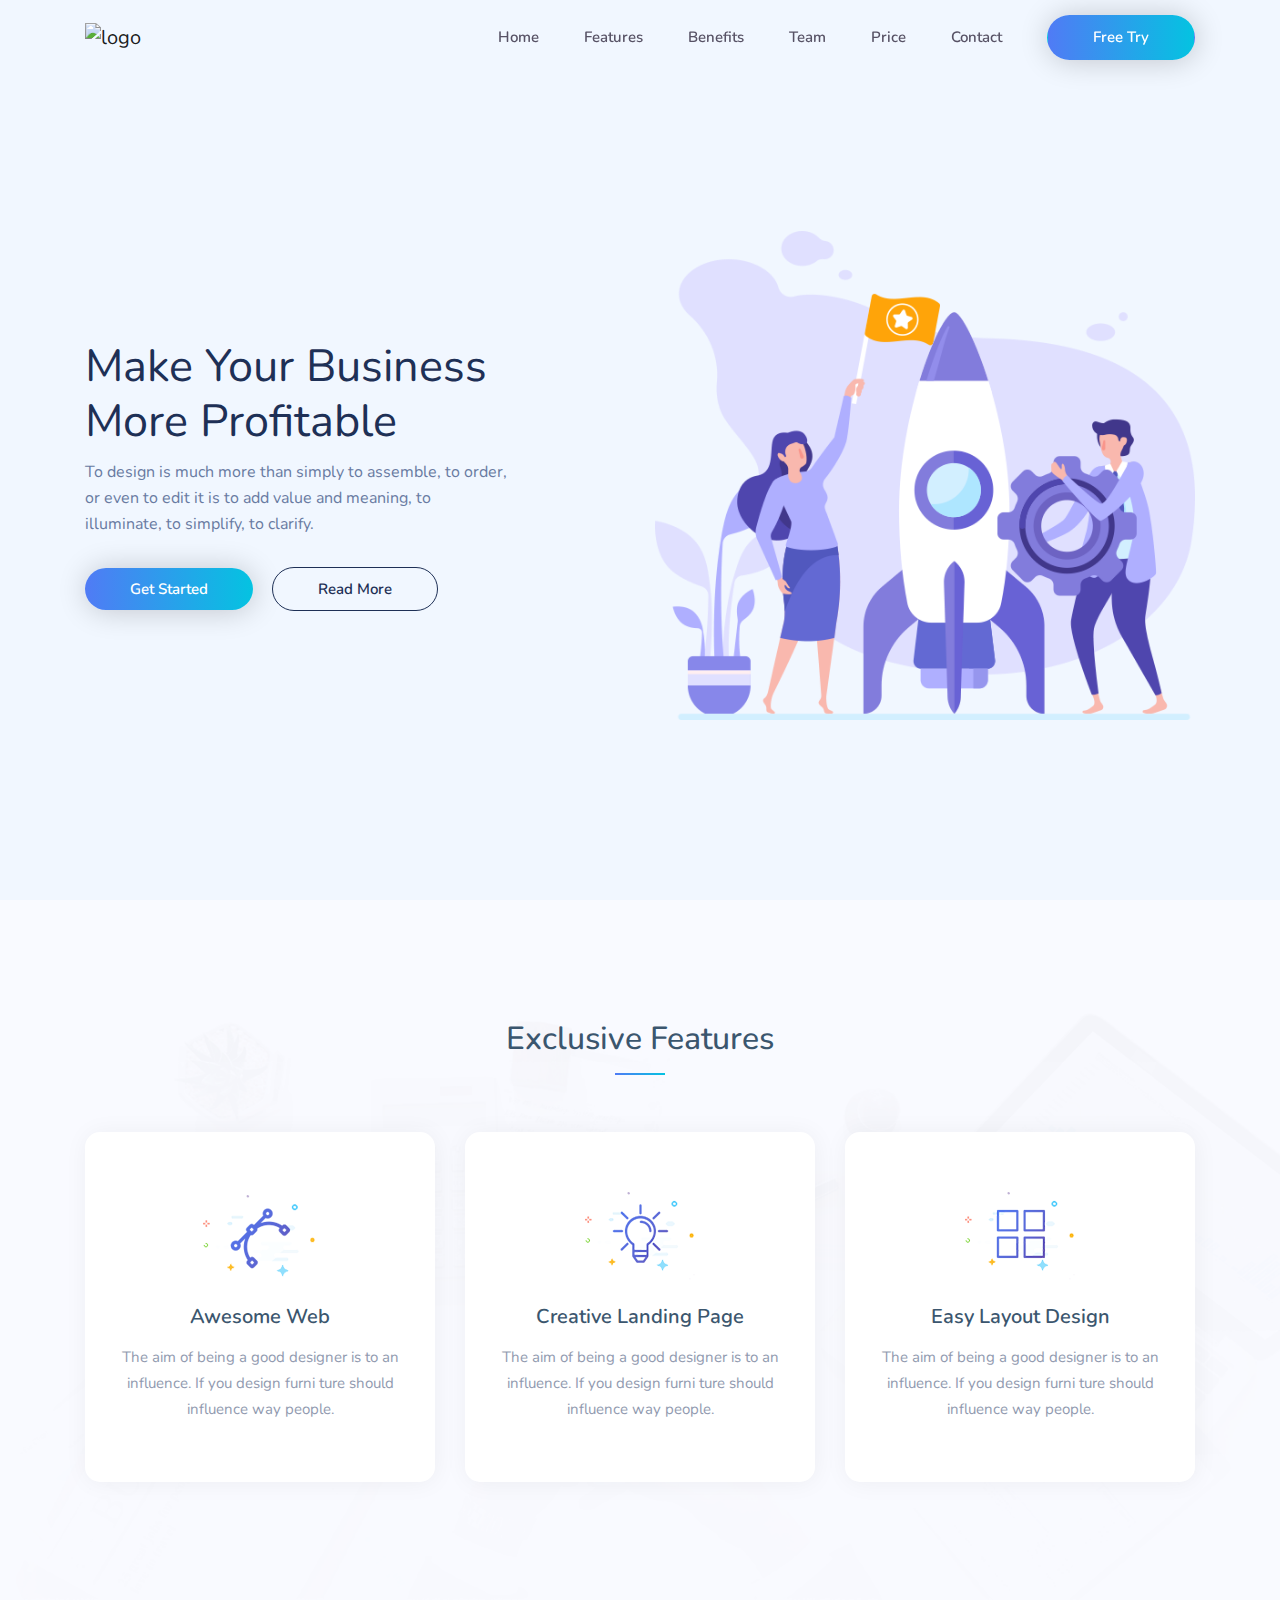
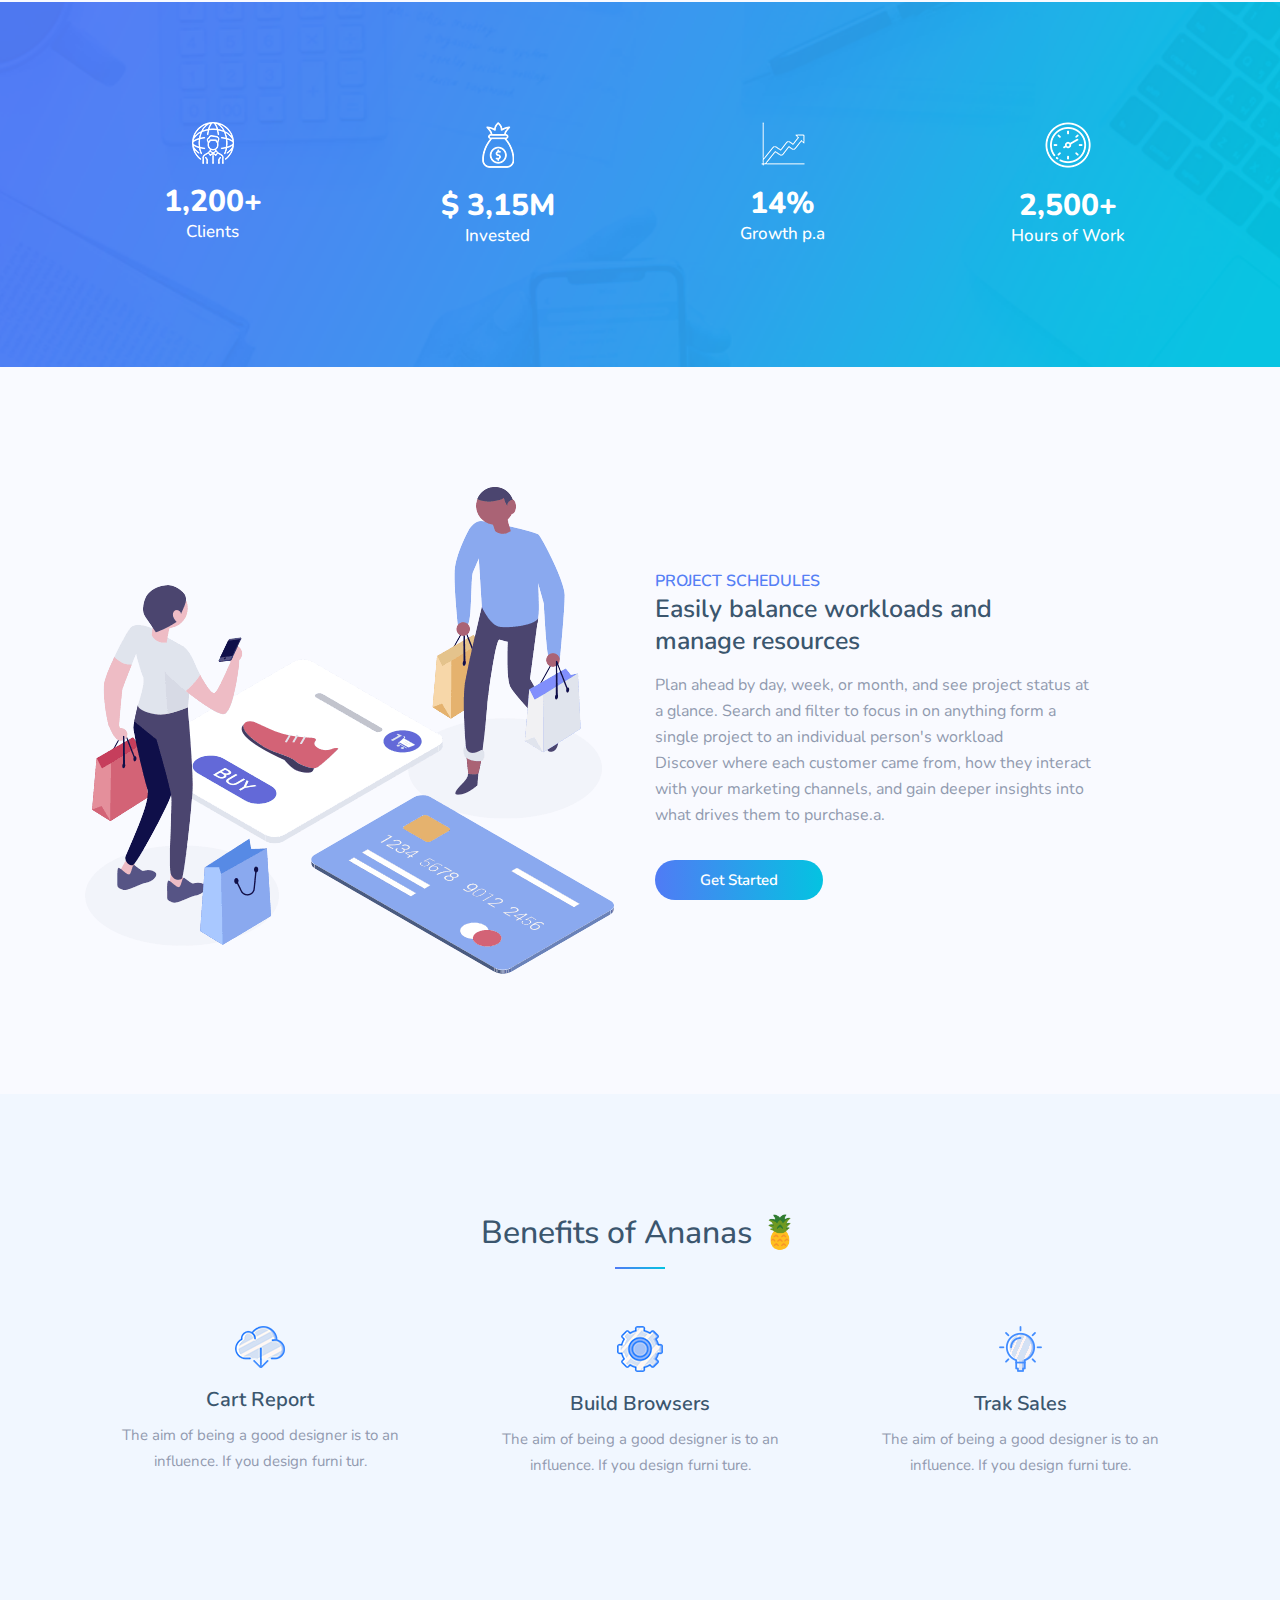
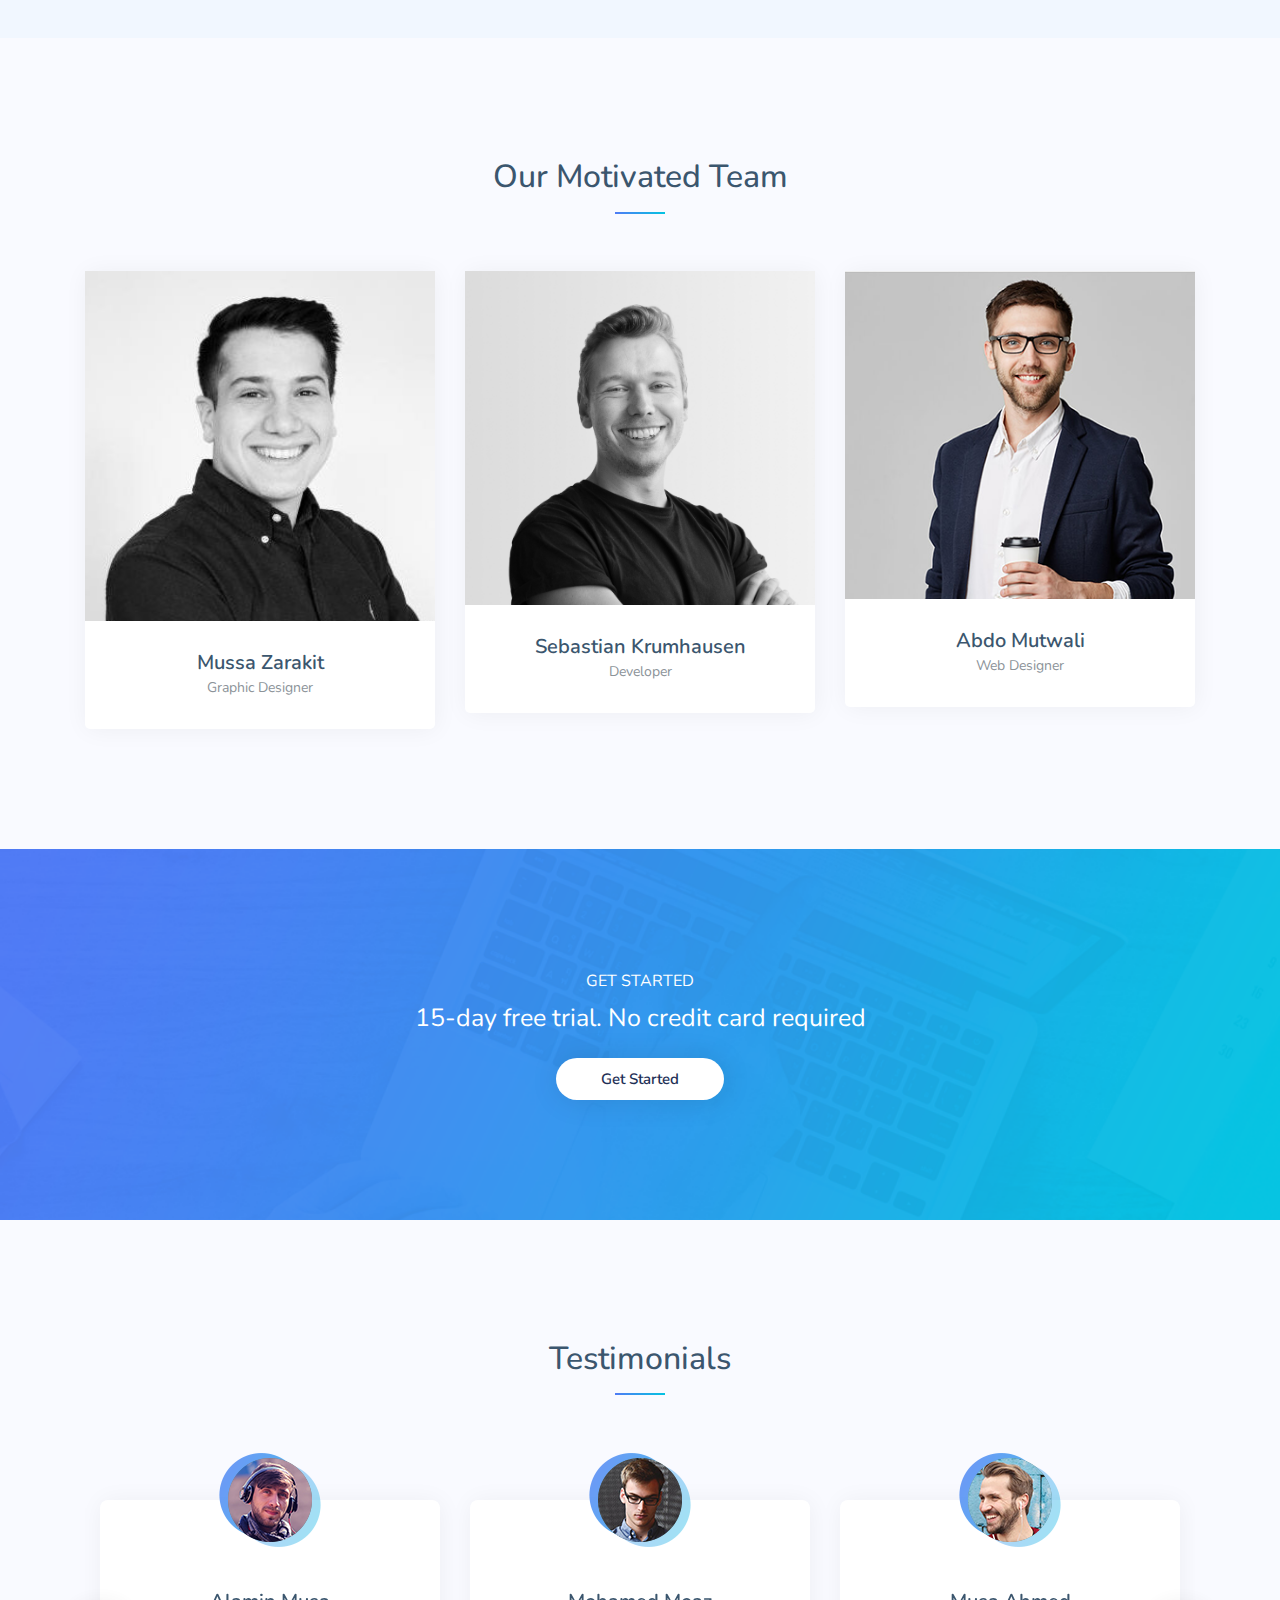
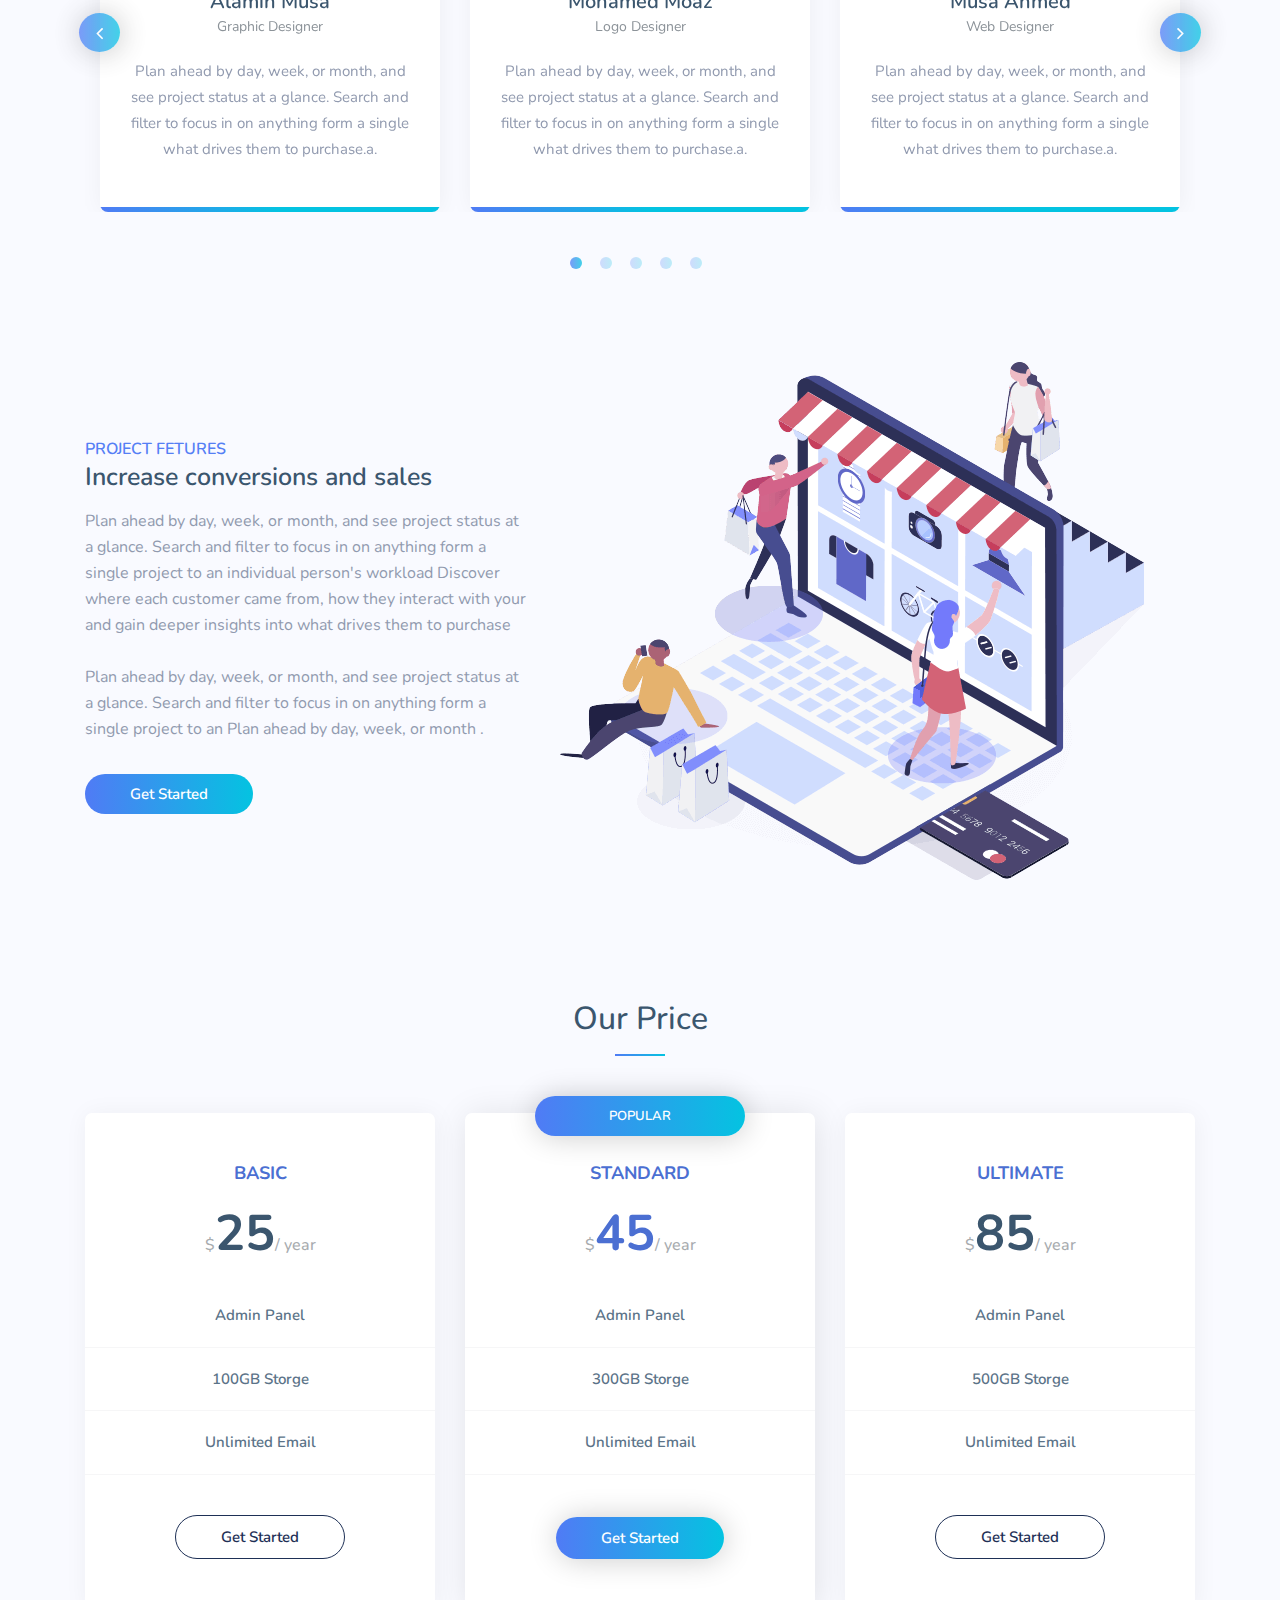
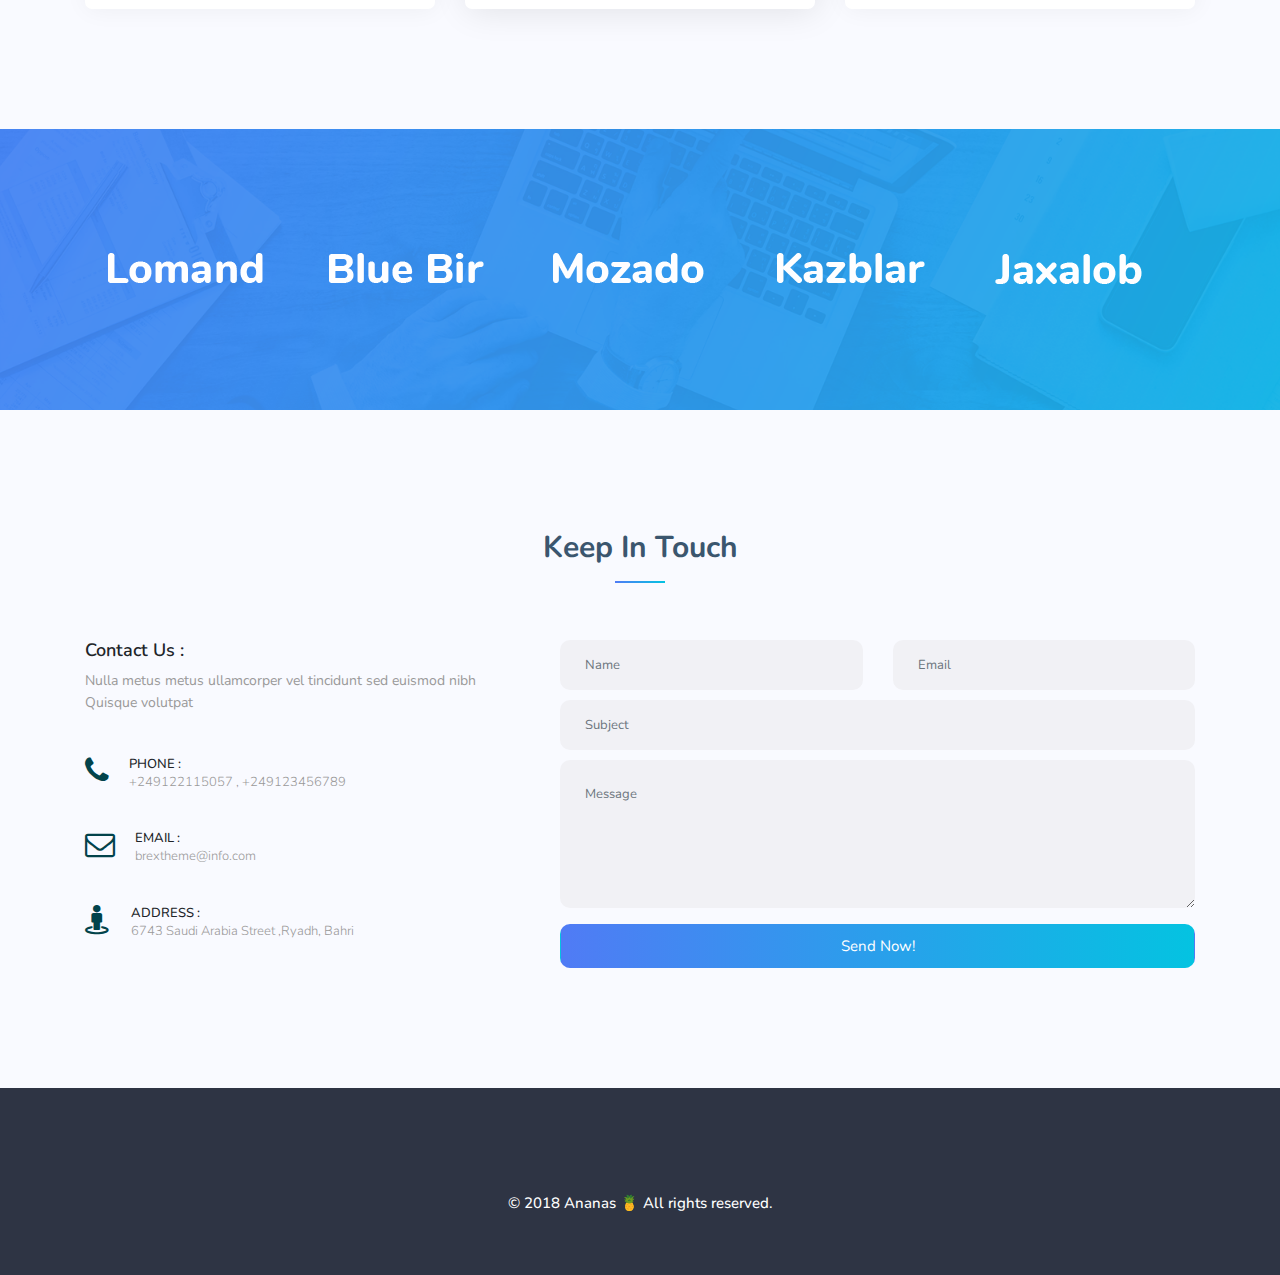
==== index.html @ 54d5c3a0 "added bootstrap theme" ====
<!DOCTYPE html>
<html lang="en">
    <head>
        <meta charset="UTF-8">
        <meta name="viewport" content="width=device-width, initial-scale=1.0">
        <meta http-equiv="X-UA-Compatible" content="ie=edge">
        <!-- Bootstrap 4.1.3 -->
        <link rel="stylesheet" href="css/bootstrap.min.css">
        <!-- Animate Css -->
        <link rel="stylesheet" href="css/plugins/animate.css">
        <!-- Google Font -->
        <link
            href="https://fonts.googleapis.com/css?family=Nunito:200,300,400,600,700,800,900"
            rel="stylesheet">
        <!-- Font Awesome -->
        <link
            href="https://stackpath.bootstrapcdn.com/font-awesome/4.7.0/css/font-awesome.min.css"
            rel="stylesheet">
        <!-- Slick Slider -->
        <link rel="stylesheet" href="css/plugins/slick.css">
        <link rel="stylesheet" href="css/plugins/slick-theme.css">
        <!-- Magnific Popup -->
        <link rel="stylesheet" href="css/plugins/magnific-popup.css">
        <!-- Main Style -->
        <link rel="stylesheet" href="css/main.css">
        <title>Home-1</title>
    </head>
    <body>
        <!-- Page Loading -->
        <div class="se-pre-con"></div>
        <!-- ======== Start Navbar ======== -->
        <nav class="navbar navbar-expand-lg navbar-light bg-light fixed-top">
            <div class="container">
                <a class="navbar-brand" href="#"><img src="img/logo.jpg" alt="logo"></a>
                <button
                    class="navbar-toggler"
                    type="button"
                    data-toggle="collapse"
                    data-target="#navbarNavDropdown"
                    aria-controls="navbarNavDropdown"
                    aria-expanded="false"
                    aria-label="Toggle navigation">
                    <span class="navbar-toggler-icon"></span>
                </button>
                <div class="collapse navbar-collapse" id="navbarNavDropdown">
                    <ul class="navbar-nav ml-auto">
                        <li class="nav-item">
                            <a class="nav-link" href="#slider">Home</a>
                        </li>
                        <li class="nav-item">
                            <a class="nav-link" href="#features">Features</a>
                        </li>
                        <li class="nav-item">
                            <a class="nav-link" href="#benefits">Benefits</a>
                        </li>
                        <li class="nav-item">
                            <a class="nav-link" href="#team">Team</a>
                        </li>
                        <li class="nav-item">
                            <a class="nav-link" href="#price">Price</a>
                        </li>
                        <li class="nav-item">
                            <a class="nav-link" href="#contact">Contact</a>
                        </li>

                    </ul>
                    <a href="#0" class="btn-1">Free Try</a>
                </div>
            </div>
        </nav>
        <!-- ======== End Navbar ======== -->

        <!-- ======== Start Slider ======== -->
        <section class="slider d-flex align-items-center" id="slider">
            <div class="container">
                <div class="content">
                    <div class="row d-flex align-items-center">
                        <div class="col-md-6">
                            <div class="left">
                                <h1>Make Your Business
                                    <br>More Profitable</h1>
                                <p>To design is much more than simply to assemble, to order,<br>
                                    or even to edit it is to add value and meaning, to
                                    <br>
                                    illuminate, to simplify, to clarify.</p>
                                <a href="#0" class="btn-1">Get Started</a>
                                <a href="#0" class="btn-2">Read More</a>
                            </div>
                        </div>
                        <!-- Right-->
                        <div class="col-md-6">
                            <div class="right">
                                <img src="img/slider-img.png" alt="slider-img" class="img-fluid wow fadeInRight" data-wow-offset="1">
                            </div>
                        </div>
                    </div>
                </div>
            </div>
        </section>
        <!-- ======== End Slider ======== -->

        <!-- ======== Start Features ======== -->
        <section class="features" id="features">
            <div class="container text-center">
                <div class="heading">
                    <h2>Exclusive Features</h2>
                </div>
                <div class="line"></div>
                <div class="row">
                    <!-- Box-1 -->
                    <div class="col-md-4">
                        <div class="box">
                            <img src="img/feature-1.png" alt="feature-1">
                            <h3>Awesome Web</h3>
                            <p>The aim of being a good designer is to an influence. If you design furni ture
                                should influence way people.</p>
                        </div>
                    </div>
                    <!-- Box-2 -->
                    <div class="col-md-4">
                        <div class="box">
                            <img src="img/feature-2.png" alt="feature-1">
                            <h3>Creative Landing Page</h3>
                            <p>The aim of being a good designer is to an influence. If you design furni ture
                                should influence way people.</p>
                        </div>
                    </div>
                    <!-- Box-3 -->
                    <div class="col-md-4">
                        <div class="box">
                            <img src="img/feature-3.png" alt="feature-1">
                            <h3>Easy Layout Design</h3>
                            <p>The aim of being a good designer is to an influence. If you design furni ture
                                should influence way people.</p>
                        </div>
                    </div>
                </div>

            </div>
        </section>
        <!-- ======== End Features ======== -->

        <!-- ======== Start Some Facts ======== -->
        <section class="some-facts">
            <div class="container text-center">
                <div class="row">
                    <!-- Box-1 -->
                    <div class="col-lg-3 col-sm-6">
                        <div class="items">
                            <img src="img/some-fact/1.png" alt="some-fact-1">
                            <h3>
                                <span class="counter">1,200</span>+</h3>
                            <div class="line mx-auto"></div>
                            <h4>Clients</h4>
                        </div>
                    </div>
                    <!-- Box-2 -->
                    <div class="col-lg-3 col-sm-6">
                        <div class="items">
                            <img src="img/some-fact/2.png" alt="some-fact-1">
                            <h3>$
                                <span class="counter">3,15</span>M</h3>
                            <div class="line mx-auto"></div>
                            <h4>Invested</h4>
                        </div>
                    </div>
                    <!-- Box-3 -->
                    <div class="col-lg-3 col-sm-6">
                        <div class="items">
                            <img src="img/some-fact/3.png" alt="some-fact-1">
                            <h3>
                                <span class="counter">14</span>%</h3>
                            <div class="line mx-auto"></div>
                            <h4>Growth p.a</h4>
                        </div>
                    </div>
                    <!-- Box-4 -->
                    <div class="col-lg-3 col-sm-6">
                        <div class="items">
                            <img src="img/some-fact/4.png" alt="some-fact-1">
                            <h3>
                                <span class="counter">2,500</span>+</h3>
                            <div class="line mx-auto"></div>
                            <h4>Hours of Work</h4>
                        </div>
                    </div>
                </div>
            </div>

        </section>
        <!-- ======== End Some Facts ======== -->

        <!-- ======== Start Project ======== -->
        <section class="project">
            <div class="container">
                <div class="row d-flex align-items-center">
                    <!-- Left -->
                    <div class="col-md-6">
                        <img src="img/project-img.png" alt="project" class="img-fluid">
                    </div>
                    <!-- Right -->
                    <div class="col-md-5">
                        <div class="right">
                            <span>PROJECT SCHEDULES</span>
                            <h2>Easily balance workloads and
                                <br>manage resources</h2>
                            <p>Plan ahead by day, week, or month, and see project status at a glance. Search
                                and filter to focus in on anything form a single project to an individual
                                person's workload
                                <br>
                                Discover where each customer came from, how they interact with your marketing
                                channels, and gain deeper insights into what drives them to purchase.a.</p>
                            <a href="#0" class="btn-1">Get Started</a>
                        </div>
                    </div>
                </div>
            </div>
        </section>
        <!-- ======== End Project ======== -->



        <!-- ======== Start Benefits ======== -->
        <section class="benefits" id="benefits">
            <div class="container text-center">
                <div class="heading">
                    <h2>Benefits of Ananas 🍍</h2>
                </div>
                <div class="line"></div>
                <div class="row">
                    <!-- Box-1 -->
                    <div class="col-md-4 col-sm-6">
                        <div class="box mb-30">
                            <img src="img/benefits/1.png" alt="benefits">
                            <h3>Cart Report</h3>
                            <p>The aim of being a good designer is to an influence. If you design furni tur.</p>

                        </div>
                    </div>
                    <!-- Box-2 -->
                    <div class="col-md-4 col-sm-6">
                        <div class="box mb-30">
                            <img src="img/benefits/2.png" alt="benefits">
                            <h3>Build Browsers</h3>
                            <p>The aim of being a good designer is to an influence. If you design furni ture.</p>

                        </div>
                    </div>
                    <!-- Box-3 -->
                    <div class="col-md-4 col-sm-6">
                        <div class="box mb-30">
                            <img src="img/benefits/3.png" alt="benefits">
                            <h3>Trak Sales</h3>
                            <p>The aim of being a good designer is to an influence. If you design furni ture.</p>

                        </div>
                    </div>

        </section>
        <!-- ======== End Benifits ======== -->

        <!-- ======== Start Our Team ======== -->
        <section class="our-team" id="team">
            <div class="container text-center">
                <div class="heading">
                    <h2>Our Motivated Team</h2>
                </div>
                <div class="line"></div>
                <div class="row">
                    <!-- Box-1 -->
                    <div class="col-md-4">
                        <div class="box">
                            <div class="image">
                                <img src="img/team/4.jpeg" alt="team-1" class="img-fluid">
                                <div class="social-icon">
                                    <a href="#0">
                                        <i class="fa fa-facebook" aria-hidden="true"></i>
                                    </a>
                                    <a href="#0">
                                        <i class="fa fa-twitter" aria-hidden="true"></i>
                                    </a>
                                    <a href="#0">
                                        <i class="fa fa-github" aria-hidden="true"></i>
                                    </a>
                                </div>
                            </div>
                            <div class="info">
                                <h3>Mussa Zarakit</h3>
                                <span>Graphic Designer</span>
                            </div>
                        </div>
                    </div>
                    <!-- Box-2 -->
                    <div class="col-md-4">
                        <div class="box">
                            <div class="image">
                                <img src="img/team/seb.jpg" alt="team-1" class="img-fluid">
                                <div class="social-icon">
                                    <a href="#0">
                                        <i class="fa fa-facebook" aria-hidden="true"></i>
                                    </a>
                                    <a href="#0">
                                        <i class="fa fa-twitter" aria-hidden="true"></i>
                                    </a>
                                    <a href="#0">
                                        <i class="fa fa-github" aria-hidden="true"></i>
                                    </a>
                                </div>
                            </div>
                            <div class="info">
                                <h3>Sebastian Krumhausen</h3>
                                <span>Developer</span>
                            </div>
                        </div>
                    </div>
                    <!-- Box-3 -->
                    <div class="col-md-4">
                        <div class="box">
                            <div class="image">
                                <img src="img/team/3.png" alt="team-1" class="img-fluid">
                                <div class="social-icon">
                                    <a href="#0">
                                        <i class="fa fa-facebook" aria-hidden="true"></i>
                                    </a>
                                    <a href="#0">
                                        <i class="fa fa-twitter" aria-hidden="true"></i>
                                    </a>
                                    <a href="#0">
                                        <i class="fa fa-github" aria-hidden="true"></i>
                                    </a>
                                </div>
                            </div>
                            <div class="info">
                                <h3>Abdo Mutwali</h3>
                                <span>Web Designer</span>
                            </div>
                        </div>
                    </div>
                </div>
            </div>
        </section>
        <!-- ======== End Our Team ======== -->

        <!-- ======== Start Get Started ======== -->
        <section class="get-started">
            <div class="container text-center">
                <span>get started</span>
                <h3>15-day free trial. No credit card required</h3>
                <a href="#0" class="btn-1">Get Started</a>

            </div>
        </section>
        <!-- ======== End Get Started ======== -->

        <!-- ======== Start Testimonial ======== -->
        <section class="testimonials">
            <div class="container text-center">
                <div class="heading">
                    <h2>Testimonials</h2>
                </div>
                <div class="line"></div>
                <div class="slick-slider">
                    <!-- Box-1 -->
                    <div class="box">
                        <img src="img/testimonials/1.png" alt="" class="m-auto">
                        <h3>Alamin Musa</h3>
                        <span>Graphic Designer</span>
                        <p>Plan ahead by day, week, or month, and see project status at a glance. Search
                            and filter to focus in on anything form a single what drives them to purchase.a.</p>
                    </div>
                    <!-- Box-1 -->
                    <div class="box">
                        <img src="img/testimonials/2.png" alt="" class="m-auto">
                        <h3>Mohamed Moaz</h3>
                        <span>Logo Designer</span>
                        <p>Plan ahead by day, week, or month, and see project status at a glance. Search
                            and filter to focus in on anything form a single what drives them to purchase.a.</p>
                    </div>
                    <!-- Box-1 -->
                    <div class="box">
                        <img src="img/testimonials/3.png" alt="" class="m-auto">
                        <h3>Musa Ahmed</h3>
                        <span>Web Designer</span>
                        <p>Plan ahead by day, week, or month, and see project status at a glance. Search
                            and filter to focus in on anything form a single what drives them to purchase.a.</p>
                    </div>
                    <!-- Box-1 -->
                    <div class="box">
                        <img src="img/testimonials/1.png" alt="" class="m-auto">
                        <h3>Gassim Ahmed</h3>
                        <span>Back End Developer</span>
                        <p>Plan ahead by day, week, or month, and see project status at a glance. Search
                            and filter to focus in on anything form a single what drives them to purchase.a.</p>
                    </div>
                    <!-- Box-1 -->
                    <div class="box">
                        <img src="img/testimonials/2.png" alt="" class="m-auto">
                        <h3>Adil Elsaeed</h3>
                        <span>Wordpress Developer</span>
                        <p>Plan ahead by day, week, or month, and see project status at a glance. Search
                            and filter to focus in on anything form a single what drives them to purchase.a.</p>
                    </div>
                </div>
            </div>
        </section>
        <!-- ======== End Testimonial ======== -->

        <!-- ======== Start Project-2 ======== -->
        <section class="project-2">
            <div class="container">
                <div class="row d-flex align-items-center">
                    <!-- Left -->
                    <div class="col-md-5">
                        <div class="left">
                            <span>PROJECT FETURES</span>
                            <h2>Increase conversions and sales</h2>
                            <p>Plan ahead by day, week, or month, and see project status at a glance. Search
                                and filter to focus in on anything form a single project to an individual
                                person's workload Discover where each customer came from, how they interact with
                                your and gain deeper insights into what drives them to purchase
                                <br><br>
                                Plan ahead by day, week, or month, and see project status at a glance. Search
                                and filter to focus in on anything form a single project to an Plan ahead by
                                day, week, or month .</p>
                            <a href="#0" class="btn-1">Get Started</a>
                        </div>
                    </div>
                    <!-- Right -->
                    <div class="col-md-7">
                        <img src="img/project-2-img.png" alt="project" class="img-fluid">
                    </div>
                </div>
            </div>
        </section>
        <!-- ======== End Project-2 ======== -->

        <!-- ======== Start Our Price ======== -->
        <section class="our-price" id="price">
            <div class="container text-center">
                <div class="heading">
                    <h2>Our Price</h2>
                </div>
                <div class="line"></div>
                <div class="row">
                    <!-- Box-1 -->
                    <div class="col-md-4">
                        <div class="box">
                            <h3>Basic</h3>
                            <h4>$<span>25</span>/ year</h4>
                            <ul>
                                <li>Admin Panel</li>
                                <li>100GB Storge</li>
                                <li>Unlimited Email</li>
                            </ul>
                            <a href="#0" class="btn-2">Get Started</a>
                        </div>
                    </div>
                    <!-- Box-2 -->
                    <div class="col-md-4">
                        <div class="box box-center">
                            <a href="#0" class="top-btn">Popular</a>
                            <h3>Standard</h3>
                            <h4>$<span class="blue">45</span>/ year</h4>
                            <ul>
                                <li>Admin Panel</li>
                                <li>300GB Storge</li>
                                <li>Unlimited Email</li>
                            </ul>
                            <a href="#0" class="btn-1">Get Started</a>
                        </div>
                    </div>
                    <!-- Box-3 -->
                    <div class="col-md-4">
                        <div class="box">
                            <h3>Ultimate</h3>
                            <h4>$<span>85</span>/ year</h4>
                            <ul>
                                <li>Admin Panel</li>
                                <li>500GB Storge</li>
                                <li>Unlimited Email</li>
                            </ul>
                            <a href="#0" class="btn-2">Get Started</a>
                        </div>
                    </div>
                </div>
            </div>
        </section>
        <!-- ======== End Our Price ======== -->

        <!-- ======== Start Clients ======== -->
        <section class="clients">
            <div class="container">
                <div class="slick-slider-clients">
                    <div class="item"><img src="img/clients/1.png" alt="" class="img-fluid"></div>
                    <div class="item"><img src="img/clients/2.png" alt="" class="img-fluid"></div>
                    <div class="item"><img src="img/clients/3.png" alt="" class="img-fluid"></div>
                    <div class="item"><img src="img/clients/4.png" alt="" class="img-fluid"></div>
                    <div class="item"><img src="img/clients/5.png" alt="" class="img-fluid"></div>
                    <div class="item"><img src="img/clients/1.png" alt="" class="img-fluid"></div>
                    <div class="item"><img src="img/clients/2.png" alt="" class="img-fluid"></div>
                    <div class="item"><img src="img/clients/3.png" alt="" class="img-fluid"></div>
                    <div class="item"><img src="img/clients/4.png" alt="" class="img-fluid"></div>
                    <div class="item"><img src="img/clients/5.png" alt="" class="img-fluid"></div>
                </div>
            </div>
        </section>
        <!-- ======== End Clients ======== -->

        <!-- ======== Start Contact Us ======== -->
        <section class="contact" id="contact">
            <div class="container">
                <div class="heading text-center">
                    <h2>Keep In Touch</h2>
                    <div class="line"></div>
                </div>

                <div class="row">
                    <div class="col-md-5">
                        <div class="title">
                            <h3>Contact Us :</h3>
                            <p>Nulla metus metus ullamcorper vel tincidunt sed euismod nibh Quisque volutpat</p>
                        </div>
                        <div class="content">
                            <!-- Info-1 -->
                            <div class="info d-flex align-items-start">
                                <i class="fa fa-phone" aria-hidden="true"></i>
                                <h4 class="d-inline-block">PHONE :
                                    <br>
                                    <span>+249122115057 , +249123456789</span></h4>
                            </div>
                            <!-- Info-2 -->
                            <div class="info d-flex align-items-start">
                                <i class="fa fa-envelope-o" aria-hidden="true"></i>
                                <h4 class="d-inline-block">EMAIL :
                                    <br>
                                    <span>brextheme@info.com</span></h4>
                            </div>
                            <!-- Info-3 -->
                            <div class="info d-flex align-items-start">
                                <i class="fa fa-street-view" aria-hidden="true"></i>
                                <h4 class="d-inline-block">ADDRESS :<br>
                                    <span>6743 Saudi Arabia Street ,Ryadh, Bahri</span></h4>
                            </div>
                        </div>
                    </div>

                    <div class="col-md-7">

                        <form>
                            <div class="row">
                                <div class="col-sm-6">
                                    <input type="text" class="form-control" placeholder="Name">
                                </div>
                                <div class="col-sm-6">
                                    <input type="email" class="form-control" placeholder="Email">
                                </div>
                                <div class="col-sm-12">
                                    <input type="text" class="form-control" placeholder="Subject">
                                </div>
                            </div>
                            <div class="form-group">
                                <textarea class="form-control" rows="5" id="comment" placeholder="Message"></textarea>
                            </div>
                            <button class="btn btn-block" type="submit">Send Now!</button>
                        </form>
                    </div>
                </div>
            </div>
        </section>
        <!-- ======== End Contact Us ======== -->

        <!-- ======== Start Footer ======== -->
        <footer class="footer">
            <div class="container text-center">
                <img src="img/ananas-bottom.jpg" alt="">
                <p>© 2018 Ananas 🍍 All rights reserved.</p>
            </div>
        </footer>
        <!-- ======== End Footer ======== -->

        <!-- ======== Java Script ======== -->
        <script src="js/plugins/jquery-3.3.1.min.js"></script>
        <!-- Bootstrap 4.1.3 -->
        <script src="js/plugins/popper.min.js"></script>
        <script src="js/bootstrap.min.js"></script>
        <!-- Slick Slider -->
        <script src="js/plugins/slick.min.js"></script>
        <!-- Couner Up-->
        <script src="js/plugins/jquery.waypoints.min.js"></script>
        <script src="js/plugins/jquery.counterup.min.js"></script>
        <!-- Wow JS -->
        <script src="js/plugins/wow.min.js"></script>
        <!-- Magnific Popup-->
        <script src="js/plugins/magnific-popup.min.js"></script>
        <!-- Main Js-->
        <script src="js/main.js"></script>
    </body>
</html>
---- css/main.css ----
/* ----------------------------------

Name: main.css
Version: 1.0

-------------------------------------

Table of contents
        
    01. Navbar
    02. Slider
    03. Features
    04. Some Facts
    05. Project
    06. Video
    07. Portfolio
    08. Benifits
    09. Team
    10. Get Started
    11. Testimonials
    12. Project-2
    13. Our Price
    14. Clients
    15. Contact Us
    16. Footer
    17. Page Loading
    18. Media Query
*/

body {
    font-family: 'Nunito', sans-serif;
    background: #f9faff;
}

/*--------------------------------------------------
[1. Start Navbar]
--------------------------------------------------*/
.navbar {
    padding: 15px 0;
    background: #f1f7ff !important;
}
.navbar .nav-item {
    padding: 0;
    margin: 0;
}
.navbar .nav-item .nav-link {
    padding: 0;
    margin: 0 0 0 45px;
    font-size: 15px;
    color: #575265;
    font-weight: 600;
    transition: all 0.4s ease-in-out;
}
.navbar .nav-item .nav-link:hover {
    color: #507bf5;
}
.navbar .btn-1 {
    background: linear-gradient(to right, #507bf5 0%,#04c3e1 100%);
    box-shadow: 1px 1px 30px 0 rgba(0,0,0,0.2);
    border: 1px solid rgba(0,0,0,0);
    text-decoration: none;
    color: #ffffff;
    border-radius: 65px;
    padding: 10px 45px;
    font-size: 15px;
    font-weight: 600;
    margin-left: 45px;
    transition: all 0.2s ease-in;
}
.navbar .btn-1:hover {
    background: transparent;
    border: 1px solid #507bf5;
    box-shadow: 1px 1px 30px 0 rgba(0,0,0,0);
    color: #575265;

}

/*--------------------------------------------------
[2. Start Slider]
--------------------------------------------------*/
.slider {
    background: #f1f7ff;
    height: 100vh;
}
.slider .content {
    margin-top: 50px;
}
.slider .content .left h1 {
    font-size: 45px;
    font-weight: 400;
    color: #1e3056;
    line-height: 55px;
    margin: 0;
    padding: 0;
}
.slider .content .left p {
    font-size: 16px;
    font-weight: 400;
    color: #697ba2;
    line-height: 26px;
    padding: 0;
    margin: 10px 0 30px;
}
.slider .content .left .btn-1 {
    background: linear-gradient(to right, #507bf5 0%,#04c3e1 100%);
    box-shadow: 1px 1px 30px 0 rgba(0,0,0,0.2);
    text-decoration: none;
    color: #ffffff;
    border-radius: 65px;
    padding: 10px 45px;
    font-size: 15px;
    font-weight: 600;
    display: inline-block;
}
.slider .content .left .btn-2 {
    background: transparent;
    border: 1px solid #1e3056;
    text-decoration: none;
    color: #1e3056;
    border-radius: 65px;
    padding: 10px 45px;
    margin-left: 15px;
    font-size: 15px;
    font-weight: 600;
    display: inline-block;
}

/*--------------------------------------------------
[3. Start Features]
--------------------------------------------------*/
.features {
    background: url("../img/bg/feature-bg.png") top center no-repeat;
    background-size: cover;
    padding: 120px 0;
}
.features .heading {
    font-size: 30px;
    color: #3b566e;
    font-weight: 700;
    margin-bottom: 15px;
    padding: 0;
}
.features .line {
    background: linear-gradient(to right, #507bf5 0%,#04c3e1 100%);
    height: 2px;
    width: 50px;
    margin-bottom: 50px;
    display: inline-block;
}
.features .box {
    background: #ffffff;
    box-shadow: 1px 1px 25px 0 rgba(0,0,0,0.05);
    border-radius: 15px;
    padding: 60px 30px;
    transition: all .4s ease-in-out;
}
.features .box:hover {
    transform: translateY(-15px);
    box-shadow: 1px 1px 25px 0 rgba(0,0,0,0.09);
}
.features .box h3 {
    font-size: 20px;
    color: #3b566e;
    font-weight: 600;
    margin: 25px 0 15px;
    padding: 0;
}
.features .box p {
    font-size: 15px;
    font-weight: 400;
    color: #919aaf;
    line-height: 26px;
    margin: 0;
    padding: 0;
}

/*--------------------------------------------------
[4. Start Some Facts]
--------------------------------------------------*/
.some-facts {
    background: url("../img/bg/some-facts.png") center center no-repeat;
    background-size: cover;
    padding: 120px 0;
}
.some-facts .items h3 {
    color: #ffffff;
    font-size: 30px;
    font-weight: 800;
    padding: 0;
    margin: 20px 0 2px;
}
.some-facts .items h4 {
    font-size: 17px;
    font-weight: 500;
    color: #ffffff;
    padding: 0;
    margin: 0;
}

/*--------------------------------------------------
[5. Start Project]
--------------------------------------------------*/
.project {
    padding: 120px 0;
}
.project .right span {
    font-size: 16px;
    color: #557ff5;
    font-weight: 600;
}
.project .right h2 {
    font-size: 25px;
    color: #3b566e;
    font-weight: 600;
    line-height: 32px;
}
.project .right p {
    font-size: 16px;
    font-weight: 400;
    color: #919aaf;
    line-height: 26px;
    margin: 0;
    padding: 0;
    margin-top: 15px;
    margin-bottom: 40px;
}
.project .right .btn-1 {
    background: linear-gradient(to right, #507bf5 0%,#04c3e1 100%);
    text-decoration: none;
    color: #ffffff;
    border-radius: 65px;
    padding: 10px 45px;
    font-size: 15px;
    font-weight: 600;
}

/*--------------------------------------------------
[6. Start Video]
--------------------------------------------------*/
.video {
    background: url("../img/bg/video-bg.png") center center no-repeat;
    background-size: cover;
    padding: 120px 0;
}
.video-icon .icon {
    background: #ffffff;
    color: #507bf5;
    display: inline;
    font-size: 20px;
    padding: 22px 28px;
    border-radius: 200px;
    position: relative;
}

/* Pulse Animation */
.pulse {
    animation: pulse 1s infinite;
    animation-duration: 2s;
}

/* Keyframes */
@keyframes pulse {
    0% {
        -moz-box-shadow: 0 0 0 0 rgba(255, 255, 255, 0.3);
        box-shadow: 0 0 0 0 rgba(255, 255, 255, 0.5);
    }
    70% {
        -moz-box-shadow: 0 0 0 50px rgba(255, 255, 255, 0);
        box-shadow: 0 0 0 50px rgba(255, 255, 255, 0);
    }
    100% {
        -moz-box-shadow: 0 0 0 0 rgba(255, 255, 255, 0);
        box-shadow: 0 0 0 0 rgba(255, 255, 255, 0);
    }
}

/*--------------------------------------------------
[7. Start Portfolio]
--------------------------------------------------*/
.portfolio .single-portfolio-item {
    position: relative;
    padding: 0;
}

.portfolio .single-portfolio-item .overlay {
    position: absolute;
    top: 0;
    bottom: 0;
    width: 100%;
    height: 100%;
    background: #ffffff;
    color: #333333;
    opacity: 0;
    transition: all 0.7s ease-in-out;
}

.portfolio .single-portfolio-item .overlay .content {
    font-size: 20px;
    position: absolute;
    text-decoration: none;
    top: 50%;
    left: 50%;
    transform: translate(-50%,-50%);
    color: #ffffff;
    transition: all 0.2s ease-in;

}

.portfolio .single-portfolio-item .overlay .content h3 {
    font-size: 18px;
    font-weight: 500;
    color: #444444;
    padding: 0;
    margin: 0;
}

.portfolio .single-portfolio-item .overlay .content p {
    font-size: 14px;
    font-weight: 400;
    color: #507bf5;
    margin: 0;
    padding: 0;
    margin-top: 5px;
}

.portfolio .single-portfolio-item .overlay .content a {
    color: #555555;
    text-decoration: none;
    font-size: 20px;
    padding: 0;
    margin: 0;
}

.portfolio .single-portfolio-item:hover .overlay {
    opacity: 0.95;
}

/*--------------------------------------------------
[8. Start Benefits]
--------------------------------------------------*/
.benefits {
    padding: 120px 0;
    background: #f1f7ff;
}
.benefits .heading {
    font-size: 30px;
    color: #3b566e;
    font-weight: 700;
    margin-bottom: 15px;
    padding: 0;
}
.benefits .line {
    background: linear-gradient(to right, #507bf5 0%,#04c3e1 100%);
    height: 2px;
    width: 50px;
    margin-bottom: 50px;
    display: inline-block;
}
.benefits .box {
    padding: 0 30px;
}
.benefits .box h3 {
    font-size: 20px;
    color: #3b566e;
    font-weight: 600;
    margin: 20px 0 10px;
    padding: 0;
}
.benefits .box p {
    font-size: 15px;
    font-weight: 400;
    color: #919aaf;
    line-height: 26px;
    margin: 0;
    padding: 0;
}
.benefits .mb-30 {
    margin-bottom: 40px;
}

/*--------------------------------------------------
[9. Start Team]
--------------------------------------------------*/
.our-team {
    padding: 120px 0;
}
.our-team .heading {
    font-size: 30px;
    color: #3b566e;
    font-weight: 700;
    margin-bottom: 15px;
    padding: 0;
}
.our-team .line {
    background: linear-gradient(to right, #507bf5 0%,#04c3e1 100%);
    height: 2px;
    width: 50px;
    margin-bottom: 50px;
    display: inline-block;
}
.our-team .box {
    box-shadow: 1px 1px 25px 0 rgba(0,0,0,0.05);
    background: #ffffff;
    border-radius: 5px;
}
.our-team .box .image {
    position: relative;
}
.our-team .box .image img {
    width: 100%;
}
.our-team .box .image .social-icon {
    position: absolute;
    top: 50%;
    left: 50%;
    transform: translate(-50%,-50%);
    background: linear-gradient(to right, #507bf5 0%,#04c3e1 100%);
    box-shadow: 1px 1px 30px 0 rgba(0,0,0,0.2);
    padding: 13px 20px 10px;
    border-radius: 35px;
    margin-top: 100px;
    opacity: 0;
    transition: all 0.4s ease-in-out;
}
.our-team .box .image .social-icon i {
    font-size: 20px;
    text-transform: none;
    color: #ffffff;
    padding: 0 10px;
}
.our-team .box:hover .social-icon {
    opacity: 1;
    margin-top: 0;
}
.our-team .info {
    padding: 30px 0;
}
.our-team .info h3 {
    padding: 0;
    margin: 0;
    font-size: 20px;
    font-weight: 600;
    color: #3b566e;
}
.our-team .info span {
    font-size: 14px;
    font-weight: 400;
    color: #8c9399;
}

/*--------------------------------------------------
[10. Start Get Started]
--------------------------------------------------*/
.get-started {
    background: url("../img/bg/get-started.png") center center no-repeat;
    background-size: cover;
    padding: 120px 0;
    color: #ffffff;
}
.get-started span {
    font-size: 16px;
    font-weight: 400;
    text-transform: uppercase;
}
.get-started h3 {
    font-size: 25px;
    font-weight: 400;
    margin: 10px 0 0;
}
.get-started .btn-1 {
    background: #ffffff;
    box-shadow: 1px 1px 30px 0 rgba(0,0,0,0.1);
    text-decoration: none;
    color: #1e3056;
    border-radius: 65px;
    padding: 10px 45px;
    font-size: 15px;
    font-weight: 600;
    margin-top: 25px;
    display: inline-block;
}

/*--------------------------------------------------
[11. Start Testimonials]
--------------------------------------------------*/
.testimonials {
    padding: 120px 0;
}
.testimonials .heading {
    font-size: 30px;
    color: #3b566e;
    font-weight: 700;
    margin-bottom: 15px;
    padding: 0;
}
.testimonials .line {
    background: linear-gradient(to right, #507bf5 0%,#04c3e1 100%);
    height: 2px;
    width: 50px;
    margin-bottom: 50px;
    display: inline-block;
}
.testimonials .box {
    background: #ffffff;
    border-radius: 8px;
    background: linear-gradient(to left, rgba(4,195,225,1) 0%, rgba(4,195,225,1) 12%, rgba(4,195,225,1) 47%, rgb(80, 123, 245) 100%) left bottom #fff no-repeat;
    background-size: 100% 5px;
    box-shadow: 1px 1px 25px 0 rgba(0,0,0,0.05);
    position: relative;
    margin: 48px 15px 0;
    padding: 90px 30px 50px;
}
.testimonials .box img {
    position: absolute;
    left: 50%;
    transform: translateX(-50%);
    top: -47px;
}
.testimonials .box h3 {
    font-size: 20px;
    color: #3b566e;
    font-weight: 600;
    margin: 0;
    padding: 0;
}
.testimonials .box span {
    font-size: 14px;
    color: #8c9399;
    font-weight: 400;
}
.testimonials .box p {
    font-size: 15px;
    font-weight: 400;
    color: #919aaf;
    line-height: 26px;
    margin: 0;
    padding: 0;
    margin-top: 20px;
}
.slick-list {
    outline: none !important;
}
.slick-slide:focus {
    outline: none;
}
.slick-dots li button:before {
    font-family: 'slick';
    width: 12px;
    height: 12px;
    padding: 0;
    border: none;
    border-radius: 100%;
    background: linear-gradient(to right, #507bf5 0%,#04c3e1 100%);
    text-indent: -9999px;
    margin-top: 40px;
}

/*--------------------------------------------------
[12. Start Project-2]
--------------------------------------------------*/
.project-2 {
    padding: 80px 0 120;
}
.project-2 .left span {
    font-size: 16px;
    color: #557ff5;
    font-weight: 600;
}
.project-2 .left h2 {
    font-size: 25px;
    color: #3b566e;
    font-weight: 600;
    line-height: 32px;
}
.project-2 .left p {
    font-size: 16px;
    font-weight: 400;
    color: #919aaf;
    line-height: 26px;
    margin: 0;
    padding: 0;
    margin-top: 15px;
    margin-bottom: 40px;
}
.project-2 .left .btn-1 {
    background: linear-gradient(to right, #507bf5 0%,#04c3e1 100%);
    text-decoration: none;
    color: #ffffff;
    border-radius: 65px;
    padding: 10px 45px;
    font-size: 15px;
    font-weight: 600;
}

/*--------------------------------------------------
[13. Start Our Price]
--------------------------------------------------*/
.our-price {
    padding: 120px 0;
}
.our-price .heading {
    font-size: 30px;
    color: #3b566e;
    font-weight: 700;
    margin-bottom: 15px;
    padding: 0;
}
.our-price .line {
    background: linear-gradient(to right, #507bf5 0%,#04c3e1 100%);
    height: 2px;
    width: 50px;
    margin-bottom: 50px;
    display: inline-block;
}
.our-price .box {
    background: #ffffff;
    border-radius: 7px;
    box-shadow: 1px 1px 25px 0 rgba(0,0,0,0.05);
    padding: 50px 0;
    position: relative;
    transition: all .5s ease-in-out;
}
.our-price .box:hover {
    transform: translateY(-15px);
    box-shadow: 1px 1px 25px 0 rgba(0,0,0,0.09);
}
.our-price .box-center {
    box-shadow: 2px 2px 35px 0 rgba(0,0,0,0.1);
}
.our-price .box h3 {
    font-size: 18px;
    font-weight: 700;
    color: #4b6fd2;
    text-transform: uppercase;
}
.our-price .box h4 {
    font-size: 16px;
    font-weight: 500;
    color: #a8acaf;
    margin-bottom: 20px;
    margin-top: 20px;
}
.our-price .box h4 span {
    font-size: 50px;
    font-weight: 700;
    color: #3b566e;
}
.our-price .box span.blue {
    color: #4b6fd2;
}
.our-price .box ul {
    margin: 0;
    padding: 0;
}
.our-price .box ul li {
    list-style: none;
    font-size: 15px;
    font-weight: 600;
    color: #5b7388;
    border-bottom: 1px solid #f6f6f7;
    padding: 20px 0;
}
.our-price .box .btn-2 {
    background: transparent;
    border: 1px solid #1e3056;
    text-decoration: none;
    color: #1e3056;
    border-radius: 65px;
    padding: 10px 45px;
    font-size: 15px;
    font-weight: 600;
    margin-top: 40px;
    display: inline-block;
}

.our-price .box .top-btn {
    background: linear-gradient(to right, #507bf5 0%,#04c3e1 100%);
    box-shadow: 1px 1px 30px 0 rgba(0,0,0,0.2);
    text-decoration: none;
    color: #ffffff;
    border-radius: 65px;
    padding: 10px 0;
    width: 60%;
    position: absolute;
    left: 50%;
    transform: translateX(-50%);
    top: -17px;
    font-size: 13px;
    line-height: 20px;
    font-weight: 600;
    display: inline-block;
    text-transform: uppercase;
}
.our-price .box .btn-1 {
    background: linear-gradient(to right, #507bf5 0%,#04c3e1 100%);
    box-shadow: 1px 1px 30px 0 rgba(0,0,0,0.2);
    text-decoration: none;
    color: #ffffff;
    border-radius: 65px;
    padding: 10px 45px;
    font-size: 15px;
    font-weight: 600;
    display: inline-block;
    margin-top: 42px;
}

/*--------------------------------------------------
[14. Start Clients]
--------------------------------------------------*/
.clients {
    padding: 120px 0;
    background: url("../img/bg/clients.png") center center no-repeat;
    background-size: cover;
}

.clients .item {
    margin: 0 20px;
}

/*--------------------------------------------------
[15. Start Contact Us]
--------------------------------------------------*/
.contact {
    padding: 120px 0;
}

.contact .heading h2 {
    font-size: 30px;
    color: #3b566e;
    font-weight: 700;
    margin-bottom: 15px;
    padding: 0;
}
.contact .line {
    background: linear-gradient(to right, #507bf5 0%,#04c3e1 100%);
    height: 2px;
    width: 50px;
    margin-bottom: 50px;
    display: inline-block;
}

.contact .form-control {
    padding: 25px;
    font-size: 13px;
    margin-bottom: 10px;
    background: #f1f1f5;
    border: 0;
    border-radius: 10px;
}

.contact button.btn {
    padding: 10px;
    border-radius: 10px;
    font-size: 15px;
    background: linear-gradient(to right, #507bf5 0%,#04c3e1 100%);
    color: #ffffff;
}

.contact .title h3 {
    font-size: 18px;
    font-weight: 600;
}

.contact .title p {
    font-size: 14px;
    font-weight: 400;
    color: #999;
    line-height: 1.6;
    margin: 0 0 40px;
}

.contact .content .info {
    margin-top: 30px;
}

.contact .content .info i {
    font-size: 30px;
    padding: 0;
    margin: 0;
    color: #02434b;
    margin-right: 20px;
}

.contact .content .info h4 {
    font-size: 13px;
    line-height: 1.4;
}

.contact .content .info h4 span {
    font-size: 13px;
    font-weight: 300;
    color: #999999;
}

/*--------------------------------------------------
[16. Start Footer]
--------------------------------------------------*/
.footer {
    padding: 60px 0;
    background: #2e3444;
}
.footer p {
    font-size: 15px;
    font-weight: 500;
    color: #ffffff;
    margin: 20px 0 0;
}

/*--------------------------------------------------
[17. Start Page Loading]
--------------------------------------------------*/
.no-js #loader {
    display: none;
}
.js #loader {
    display: block;
    position: absolute;
    left: 100px;
    top: 0;
}
.se-pre-con {
    position: fixed;
    left: 0;
    top: 0;
    width: 100%;
    height: 100%;
    z-index: 9999;
    background: url("../img/loader/Preloader_2.gif") center no-repeat #fff;
}

/*--------------------------------------------------
[18. Start Media Query]
--------------------------------------------------*/
/* Extra small devices (portrait phones, less than 576px) */
@media (max-width: 383.98px) {
    .slider .content .left .btn-1 {
        margin-bottom: 20px;
    }
    .slider .content .left .btn-2 {
        margin-left: 0;
    }
}


@media (max-width: 575.98px) {
    /* Navbar */
    .navbar {
        padding: 15px 20px;
    }
    .navbar .nav-item .nav-link {
        margin: 20px 0 10px;
    }
    .navbar .btn-1 {
        margin: 20px 0;
        display: inline-block;
    }

    /* Slider */
    .slider {
        height: auto;
        padding: 120px 0;
    }
    .slider .content {
        text-align: center;
    }
    .slider .content .left {
        margin-bottom: 40px;
    }

    /* Features */
    .features {
        padding: 120px 0 90px;
    }
    .features .box {
        margin-bottom: 30px;
    }

    /* Some Facts */
    .some-facts {
        padding: 80px 0 30px;
    }
    .some-facts .items {
        margin-bottom: 50px;
    }

    /* Some Project */
    .project .right {
        margin-top: 40px;
    }

    /* Some Benefits */
    .benefits {
        padding: 120px 0 80px;
    }
    .benefits .box {
        margin-bottom: 40px;
    }

    /* Our Team */
    .our-team {
        padding: 120px 0 90px;
    }
    .our-team .box {
        margin-bottom: 30px;
    }

    /* Some Project-2 */
    .project-2 .left {
        margin-bottom: 40px;
    }

    /* Some Our Price */
    .our-price {
        padding: 120px 0 90px;
    }
    .our-price .box {
        margin-bottom: 30px;
    }

    /* Some Contact Us */
    .contact .content {
        margin-bottom: 40px;
    }
}

/* Small devices (landscape phones, less than 768px) */
@media (max-width: 767.98px) {
    /* Navbar */
    .navbar {
        padding: 15px 20px;
    }
    .navbar .nav-item .nav-link {
        margin: 20px 0 10px;
    }
    .navbar .btn-1 {
        margin: 20px 0;
        display: inline-block;
    }

    /* Slider */
    .slider {
        height: auto;
        padding: 120px 0;
    }
    .slider .content {
        text-align: center;
    }
    .slider .content .left {
        margin-bottom: 40px;
    }

    /* Features */
    .features {
        padding: 120px 0 90px;
    }
    .features .box {
        margin-bottom: 30px;
    }

    /* Some Facts */
    .some-facts {
        padding: 80px 0 30px;
    }
    .some-facts .items {
        margin-bottom: 50px;
    }

    /* Some Project */
    .project .right {
        margin-top: 40px;
    }

    /* Some Benefits */
    .benefits {
        padding: 120px 0 80px;
    }
    .benefits .box {
        margin-bottom: 40px;
    }

    /* Our Team */
    .our-team {
        padding: 120px 0 90px;
    }
    .our-team .box {
        margin-bottom: 30px;
    }
    /* Team */
    .our-team .box .image .social-icon {
        width: 40%;
    }

    /* Some Project-2 */
    .project-2 .left {
        margin-bottom: 40px;
    }

    /* Some Our Price */
    .our-price {
        padding: 120px 0 90px;
    }
    .our-price .box {
        margin-bottom: 30px;
    }

    /* Some Contact Us */
    .contact .content {
        margin-bottom: 40px;
    }

}


/* Medium devices (tablets, less than 992px) */
@media (max-width: 991.98px) {
    /* Navbar */
    .navbar {
        padding: 15px 20px;
    }
    .navbar .nav-item .nav-link {
        margin: 20px 0 10px;
    }
    .navbar .btn-1 {
        margin: 20px 0;
        display: inline-block;
    }
    /* Slider */
    .slider {
        height: auto;
        padding: 120px 0;
    }
    .slider .content .left h1 {
        font-size: 35px;
    }
    .slider .content .left p {
        font-size: 15px;
    }

    /* Some Facts */
    .some-facts {
        padding: 80px 0 30px;
    }
    .some-facts .items {
        margin-bottom: 50px;
    }

    /* Team */
    .our-team .box .image .social-icon {
        width: 70%;
    }
}

/* Large devices (desktops, less than 1200px) */
@media (max-width: 1199.98px) {
}
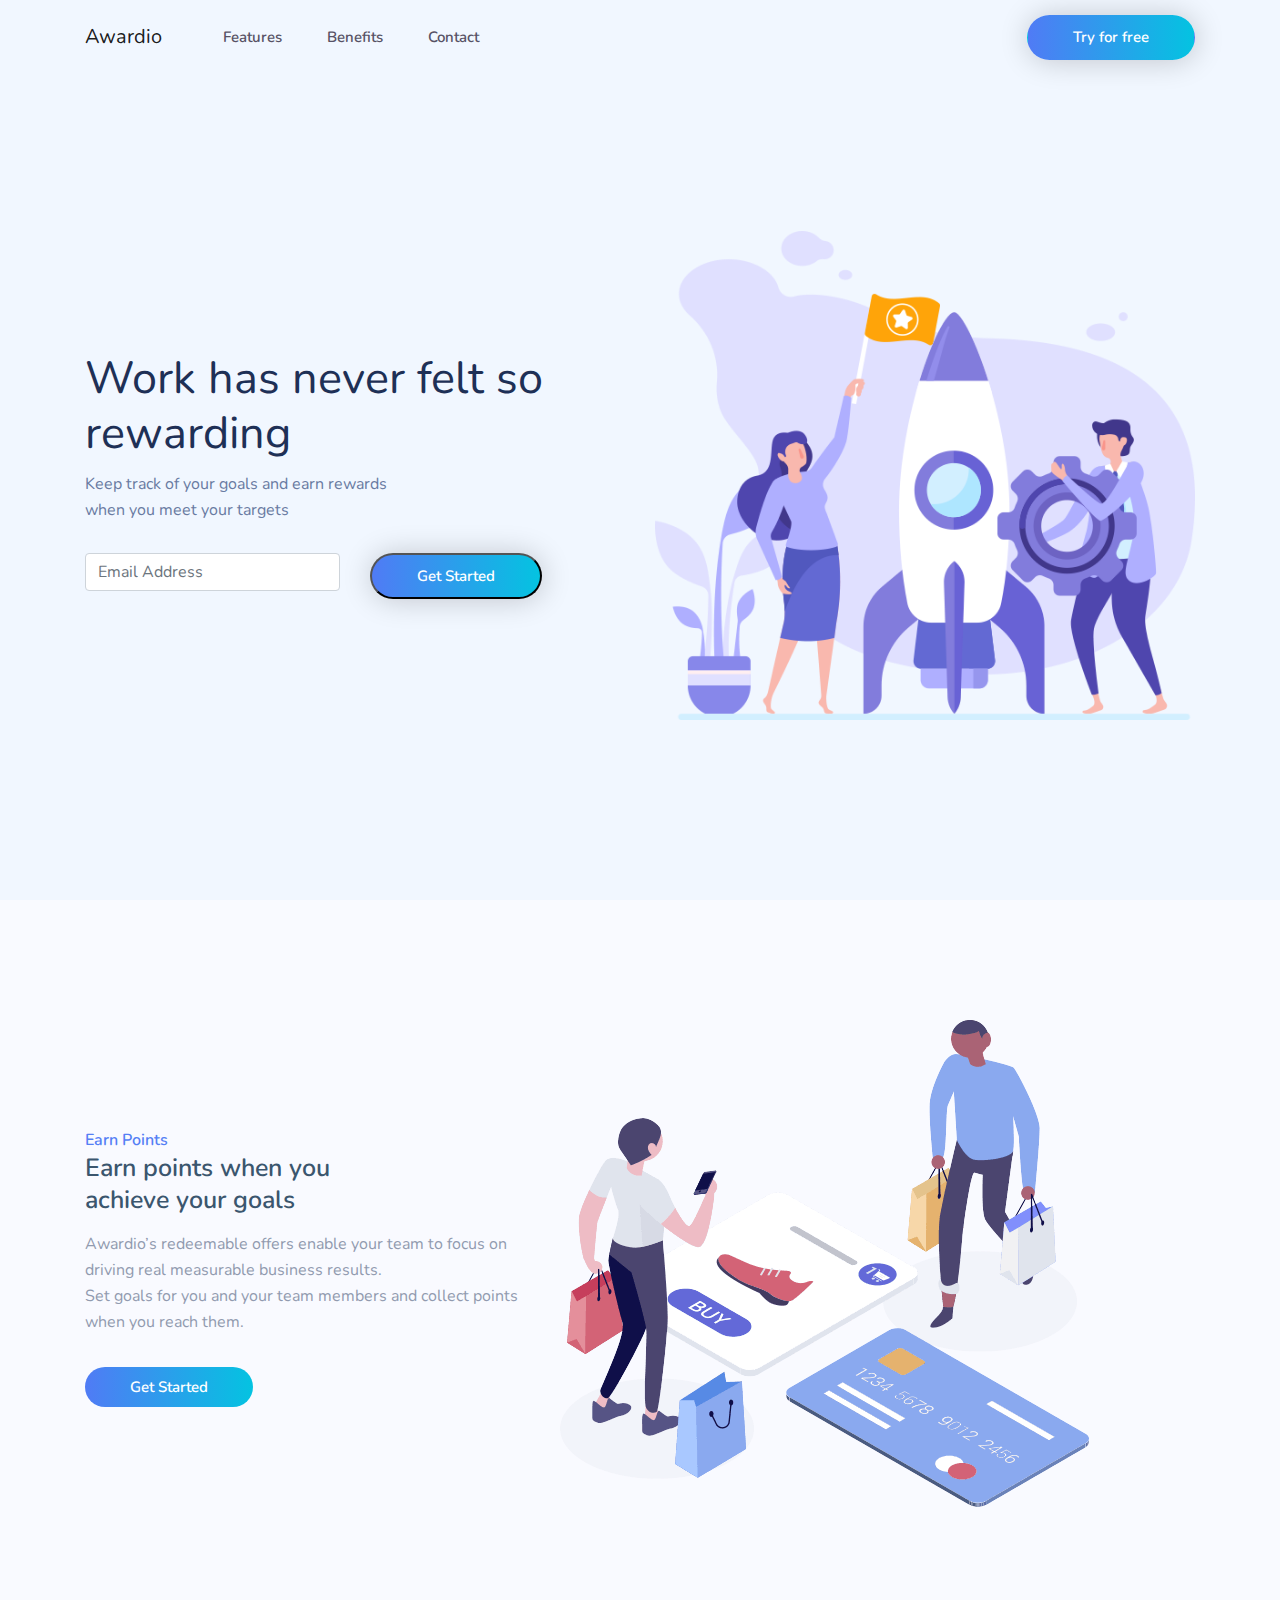
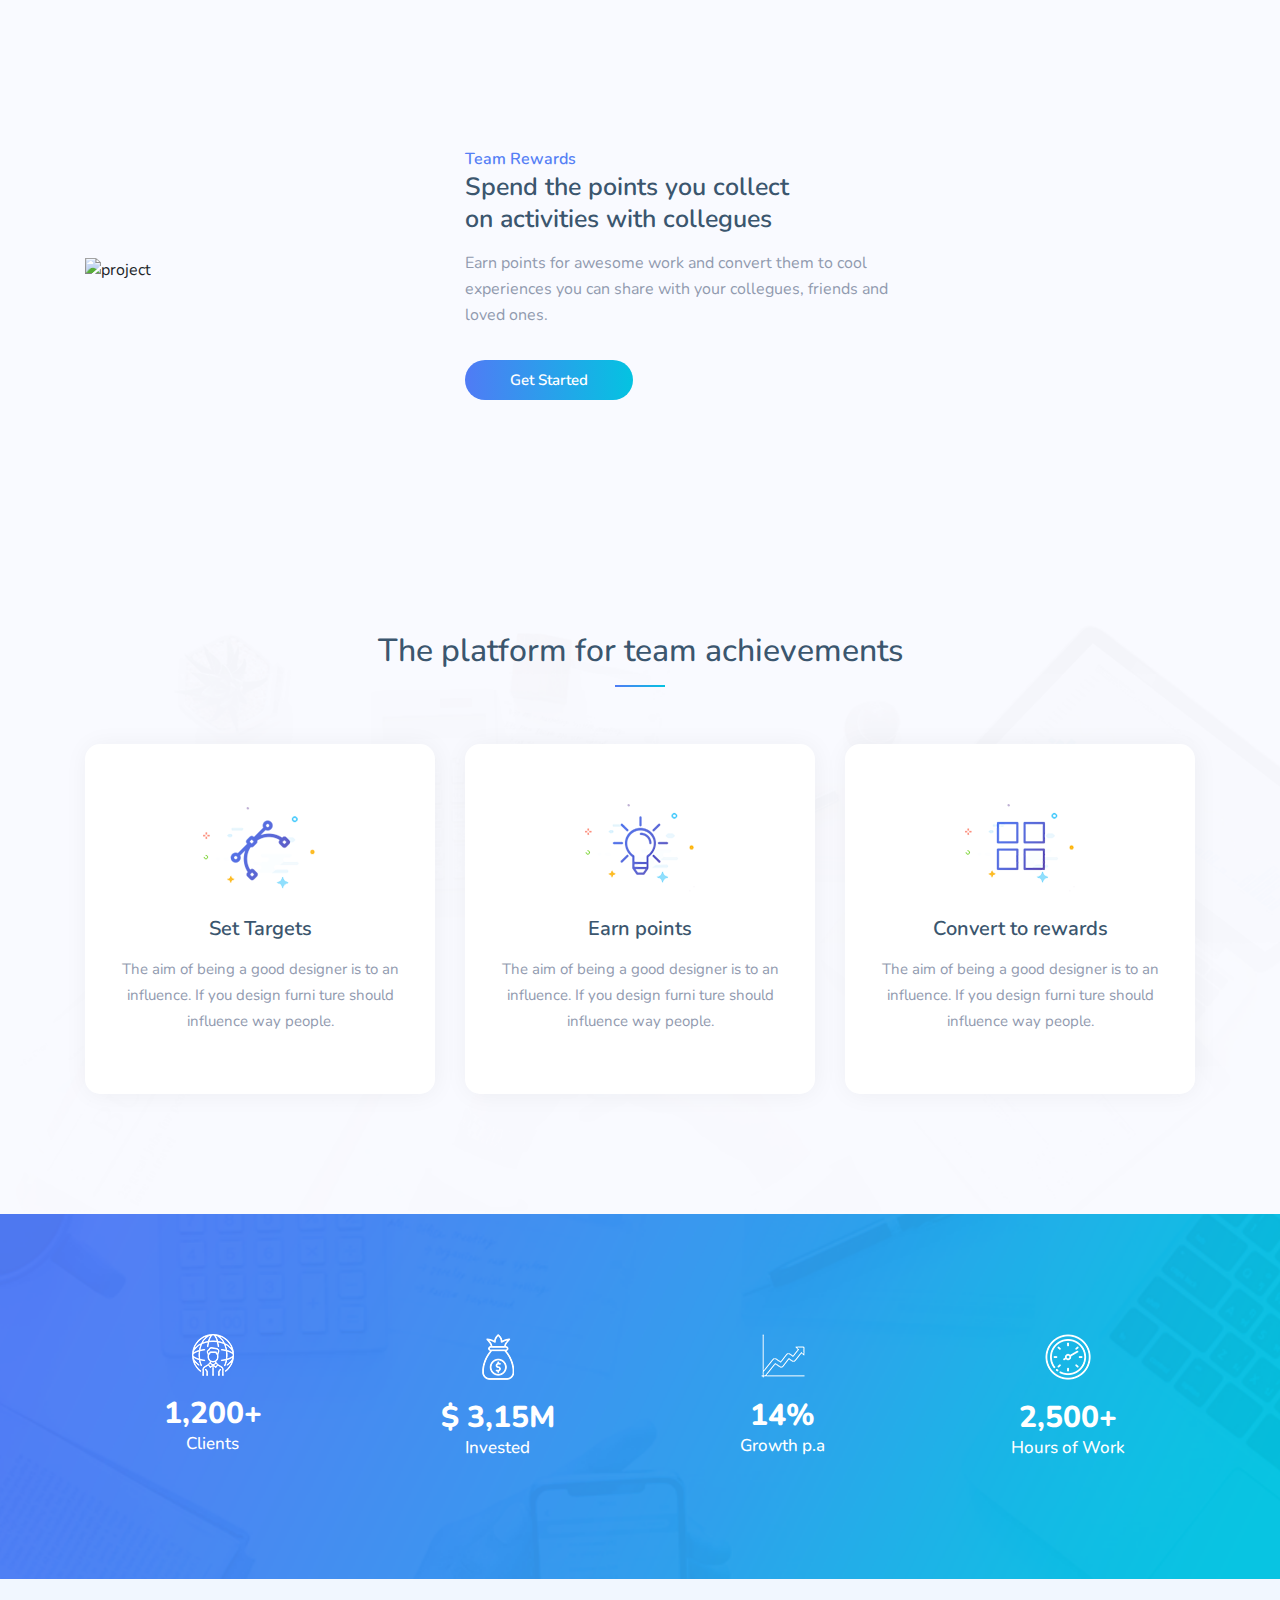
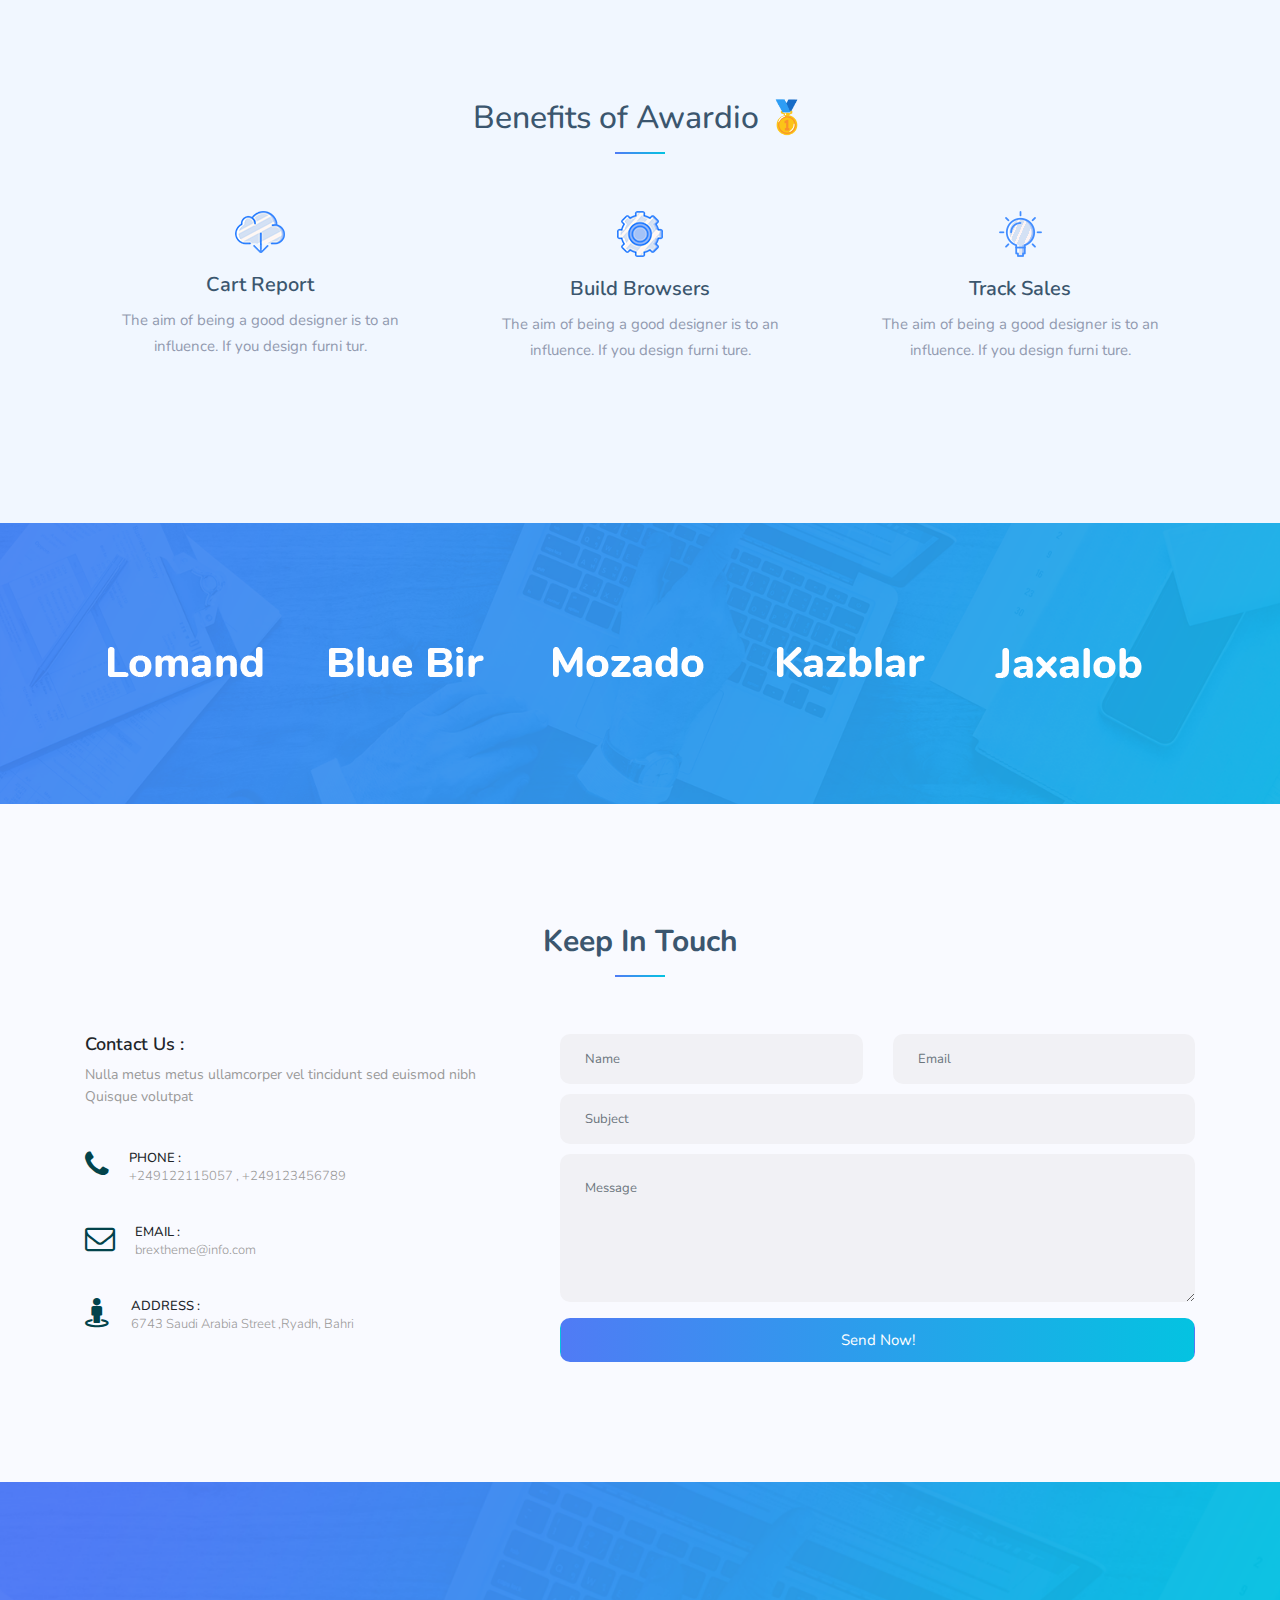
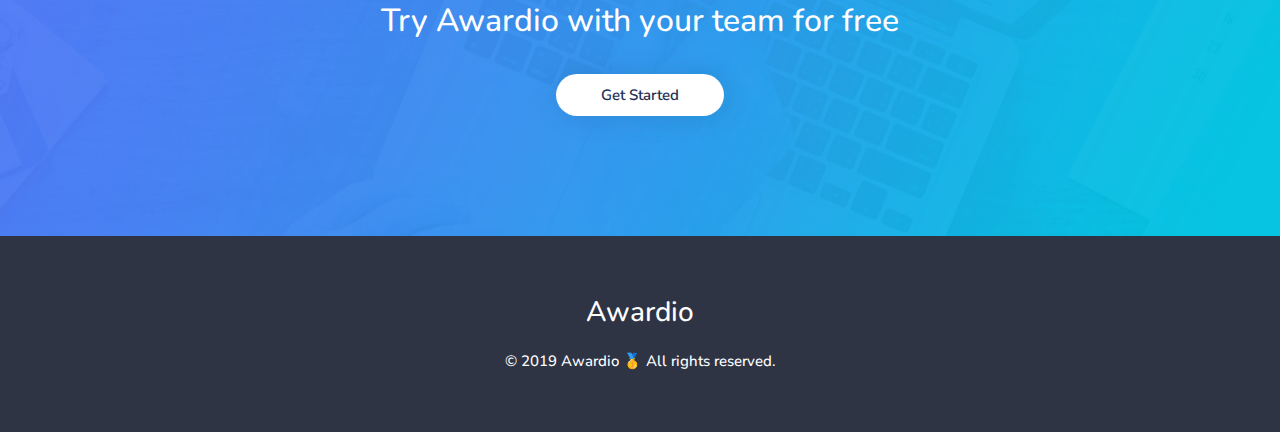
==== commit f246ad76: "text logos" ====
--- a/index.html
+++ b/index.html
@@ -23,7 +23,7 @@
         <link rel="stylesheet" href="css/plugins/magnific-popup.css">
         <!-- Main Style -->
         <link rel="stylesheet" href="css/main.css">
-        <title>Home-1</title>
+        <title>Social Reward Program for Employees - Awardio.io</title>
     </head>
     <body>
         <!-- Page Loading -->
@@ -31,7 +31,7 @@
         <!-- ======== Start Navbar ======== -->
         <nav class="navbar navbar-expand-lg navbar-light bg-light fixed-top">
             <div class="container">
-                <a class="navbar-brand" href="#"><img src="img/logo.jpg" alt="logo"></a>
+                <a class="navbar-brand" href="#">Awardio</a>
                 <button
                     class="navbar-toggler"
                     type="button"
@@ -43,28 +43,24 @@
                     <span class="navbar-toggler-icon"></span>
                 </button>
                 <div class="collapse navbar-collapse" id="navbarNavDropdown">
-                    <ul class="navbar-nav ml-auto">
-                        <li class="nav-item">
-                            <a class="nav-link" href="#slider">Home</a>
-                        </li>
+                    <ul class="navbar-nav">
                         <li class="nav-item">
                             <a class="nav-link" href="#features">Features</a>
                         </li>
                         <li class="nav-item">
                             <a class="nav-link" href="#benefits">Benefits</a>
                         </li>
-                        <li class="nav-item">
+                        <!-- <li class="nav-item">
                             <a class="nav-link" href="#team">Team</a>
-                        </li>
-                        <li class="nav-item">
-                            <a class="nav-link" href="#price">Price</a>
-                        </li>
+                        </li> -->
                         <li class="nav-item">
                             <a class="nav-link" href="#contact">Contact</a>
                         </li>
 
                     </ul>
-                    <a href="#0" class="btn-1">Free Try</a>
+                    <div class="navbar-nav ml-auto">
+                      <a href="https://krumhausen.us11.list-manage.com/subscribe/post?u=740b8d7393c3a03a873d516e6&id=411c063195" class="btn-1">Try for free</a>
+                    </div>
                 </div>
             </div>
         </nav>
@@ -77,14 +73,26 @@
                     <div class="row d-flex align-items-center">
                         <div class="col-md-6">
                             <div class="left">
-                                <h1>Make Your Business
-                                    <br>More Profitable</h1>
-                                <p>To design is much more than simply to assemble, to order,<br>
-                                    or even to edit it is to add value and meaning, to
-                                    <br>
-                                    illuminate, to simplify, to clarify.</p>
-                                <a href="#0" class="btn-1">Get Started</a>
-                                <a href="#0" class="btn-2">Read More</a>
+                                <h1>Work has never felt so rewarding</h1>
+                                <p>Keep track of your goals and earn rewards<br>
+                                    when you meet your targets</p>
+
+                                  <!-- Begin Mailchimp Signup Form -->
+                                  <form action="https://krumhausen.us11.list-manage.com/subscribe/post?u=740b8d7393c3a03a873d516e6&amp;id=411c063195"
+                                  method="post" id="mc-embedded-subscribe-form" name="mc-embedded-subscribe-form" class="validate" target="_blank" novalidate>
+                                      <div class="row">
+                                          <div class="col-sm-6">
+                                              <input type="email" value="" name="EMAIL" class="form-control required email" placeholder="Email Address" id="mce-EMAIL">
+                                          </div>
+                                          <div id="mce-responses" class="clear">
+                                        		<div class="response" id="mce-error-response" style="display:none"></div>
+                                        		<div class="response" id="mce-success-response" style="display:none"></div>
+                                        	</div>    <!-- real people should not fill this in and expect good things - do not remove this or risk form bot signups-->
+                                          <div class="col-sm-6">
+                                              <input type="submit" value="Get Started" name="get-started" id="mc-embedded-subscribe" class="btn-1">
+                                          </div>
+                                      </div>
+                                  </form>
                             </div>
                         </div>
                         <!-- Right-->
@@ -99,11 +107,59 @@
         </section>
         <!-- ======== End Slider ======== -->
 
+        <!-- ======== Start Project ======== -->
+        <section class="project">
+            <div class="container">
+                <div class="row d-flex align-items-center">
+                    <!-- Left -->
+                    <div class="col-md-5">
+                        <div class="right">
+                              <span>Earn Points</span>
+                            <h2>Earn points when you<br>achieve your goals</h2>
+                            <p>Awardio’s redeemable offers enable your team to focus on driving real measurable business results.
+                            </br>
+                            Set goals for you and your team members and collect points when you reach them.</p>
+                            <a href="https://krumhausen.us11.list-manage.com/subscribe/post?u=740b8d7393c3a03a873d516e6&id=411c063195" class="btn-1">Get Started</a>
+                        </div>
+                    </div>
+                    <!-- Right -->
+                    <div class="col-md-6">
+                        <img src="img/project-img.png" alt="project" class="img-fluid">
+                    </div>
+
+                </div>
+            </div>
+        </section>
+        <section class="project">
+            <div class="container">
+                <div class="row d-flex align-items-center">
+                    <!-- Left -->
+                    <!-- <div class="col-md-2"></div> -->
+                    <div class="col-md-4">
+                        <img src="img/iphoneX.png" alt="project" class="img-fluid">
+                    </div>
+                    <!-- Right -->
+                    <div class="col-md-5">
+                        <div class="right">
+                            <span>Team Rewards</span>
+                            <h2>Spend the points you collect
+                                <br>on activities with collegues</h2>
+                            <p>Earn points for awesome work and convert them to cool experiences you can share with your collegues, friends
+                                and loved ones.</p>
+                            <a href="https://krumhausen.us11.list-manage.com/subscribe/post?u=740b8d7393c3a03a873d516e6&id=411c063195" class="btn-1">Get Started</a>
+                        </div>
+                    </div>
+                </div>
+            </div>
+        </section>
+        <!-- ======== End Project ======== -->
+
+
         <!-- ======== Start Features ======== -->
         <section class="features" id="features">
             <div class="container text-center">
                 <div class="heading">
-                    <h2>Exclusive Features</h2>
+                    <h2>The platform for team achievements</h2>
                 </div>
                 <div class="line"></div>
                 <div class="row">
@@ -111,7 +167,7 @@
                     <div class="col-md-4">
                         <div class="box">
                             <img src="img/feature-1.png" alt="feature-1">
-                            <h3>Awesome Web</h3>
+                            <h3>Set Targets</h3>
                             <p>The aim of being a good designer is to an influence. If you design furni ture
                                 should influence way people.</p>
                         </div>
@@ -120,7 +176,7 @@
                     <div class="col-md-4">
                         <div class="box">
                             <img src="img/feature-2.png" alt="feature-1">
-                            <h3>Creative Landing Page</h3>
+                            <h3>Earn points</h3>
                             <p>The aim of being a good designer is to an influence. If you design furni ture
                                 should influence way people.</p>
                         </div>
@@ -129,7 +185,7 @@
                     <div class="col-md-4">
                         <div class="box">
                             <img src="img/feature-3.png" alt="feature-1">
-                            <h3>Easy Layout Design</h3>
+                            <h3>Convert to rewards</h3>
                             <p>The aim of being a good designer is to an influence. If you design furni ture
                                 should influence way people.</p>
                         </div>
@@ -190,33 +246,7 @@
         </section>
         <!-- ======== End Some Facts ======== -->
 
-        <!-- ======== Start Project ======== -->
-        <section class="project">
-            <div class="container">
-                <div class="row d-flex align-items-center">
-                    <!-- Left -->
-                    <div class="col-md-6">
-                        <img src="img/project-img.png" alt="project" class="img-fluid">
-                    </div>
-                    <!-- Right -->
-                    <div class="col-md-5">
-                        <div class="right">
-                            <span>PROJECT SCHEDULES</span>
-                            <h2>Easily balance workloads and
-                                <br>manage resources</h2>
-                            <p>Plan ahead by day, week, or month, and see project status at a glance. Search
-                                and filter to focus in on anything form a single project to an individual
-                                person's workload
-                                <br>
-                                Discover where each customer came from, how they interact with your marketing
-                                channels, and gain deeper insights into what drives them to purchase.a.</p>
-                            <a href="#0" class="btn-1">Get Started</a>
-                        </div>
-                    </div>
-                </div>
-            </div>
-        </section>
-        <!-- ======== End Project ======== -->
+
 
 
 
@@ -224,7 +254,7 @@
         <section class="benefits" id="benefits">
             <div class="container text-center">
                 <div class="heading">
-                    <h2>Benefits of Ananas 🍍</h2>
+                    <h2>Benefits of Awardio 🥇</h2>
                 </div>
                 <div class="line"></div>
                 <div class="row">
@@ -250,7 +280,7 @@
                     <div class="col-md-4 col-sm-6">
                         <div class="box mb-30">
                             <img src="img/benefits/3.png" alt="benefits">
-                            <h3>Trak Sales</h3>
+                            <h3>Track Sales</h3>
                             <p>The aim of being a good designer is to an influence. If you design furni ture.</p>
 
                         </div>
@@ -259,238 +289,13 @@
         </section>
         <!-- ======== End Benifits ======== -->
 
-        <!-- ======== Start Our Team ======== -->
-        <section class="our-team" id="team">
-            <div class="container text-center">
-                <div class="heading">
-                    <h2>Our Motivated Team</h2>
-                </div>
-                <div class="line"></div>
-                <div class="row">
-                    <!-- Box-1 -->
-                    <div class="col-md-4">
-                        <div class="box">
-                            <div class="image">
-                                <img src="img/team/4.jpeg" alt="team-1" class="img-fluid">
-                                <div class="social-icon">
-                                    <a href="#0">
-                                        <i class="fa fa-facebook" aria-hidden="true"></i>
-                                    </a>
-                                    <a href="#0">
-                                        <i class="fa fa-twitter" aria-hidden="true"></i>
-                                    </a>
-                                    <a href="#0">
-                                        <i class="fa fa-github" aria-hidden="true"></i>
-                                    </a>
-                                </div>
-                            </div>
-                            <div class="info">
-                                <h3>Mussa Zarakit</h3>
-                                <span>Graphic Designer</span>
-                            </div>
-                        </div>
-                    </div>
-                    <!-- Box-2 -->
-                    <div class="col-md-4">
-                        <div class="box">
-                            <div class="image">
-                                <img src="img/team/seb.jpg" alt="team-1" class="img-fluid">
-                                <div class="social-icon">
-                                    <a href="#0">
-                                        <i class="fa fa-facebook" aria-hidden="true"></i>
-                                    </a>
-                                    <a href="#0">
-                                        <i class="fa fa-twitter" aria-hidden="true"></i>
-                                    </a>
-                                    <a href="#0">
-                                        <i class="fa fa-github" aria-hidden="true"></i>
-                                    </a>
-                                </div>
-                            </div>
-                            <div class="info">
-                                <h3>Sebastian Krumhausen</h3>
-                                <span>Developer</span>
-                            </div>
-                        </div>
-                    </div>
-                    <!-- Box-3 -->
-                    <div class="col-md-4">
-                        <div class="box">
-                            <div class="image">
-                                <img src="img/team/3.png" alt="team-1" class="img-fluid">
-                                <div class="social-icon">
-                                    <a href="#0">
-                                        <i class="fa fa-facebook" aria-hidden="true"></i>
-                                    </a>
-                                    <a href="#0">
-                                        <i class="fa fa-twitter" aria-hidden="true"></i>
-                                    </a>
-                                    <a href="#0">
-                                        <i class="fa fa-github" aria-hidden="true"></i>
-                                    </a>
-                                </div>
-                            </div>
-                            <div class="info">
-                                <h3>Abdo Mutwali</h3>
-                                <span>Web Designer</span>
-                            </div>
-                        </div>
-                    </div>
-                </div>
-            </div>
-        </section>
-        <!-- ======== End Our Team ======== -->
-
-        <!-- ======== Start Get Started ======== -->
-        <section class="get-started">
-            <div class="container text-center">
-                <span>get started</span>
-                <h3>15-day free trial. No credit card required</h3>
-                <a href="#0" class="btn-1">Get Started</a>
-
-            </div>
-        </section>
-        <!-- ======== End Get Started ======== -->
-
-        <!-- ======== Start Testimonial ======== -->
-        <section class="testimonials">
-            <div class="container text-center">
-                <div class="heading">
-                    <h2>Testimonials</h2>
-                </div>
-                <div class="line"></div>
-                <div class="slick-slider">
-                    <!-- Box-1 -->
-                    <div class="box">
-                        <img src="img/testimonials/1.png" alt="" class="m-auto">
-                        <h3>Alamin Musa</h3>
-                        <span>Graphic Designer</span>
-                        <p>Plan ahead by day, week, or month, and see project status at a glance. Search
-                            and filter to focus in on anything form a single what drives them to purchase.a.</p>
-                    </div>
-                    <!-- Box-1 -->
-                    <div class="box">
-                        <img src="img/testimonials/2.png" alt="" class="m-auto">
-                        <h3>Mohamed Moaz</h3>
-                        <span>Logo Designer</span>
-                        <p>Plan ahead by day, week, or month, and see project status at a glance. Search
-                            and filter to focus in on anything form a single what drives them to purchase.a.</p>
-                    </div>
-                    <!-- Box-1 -->
-                    <div class="box">
-                        <img src="img/testimonials/3.png" alt="" class="m-auto">
-                        <h3>Musa Ahmed</h3>
-                        <span>Web Designer</span>
-                        <p>Plan ahead by day, week, or month, and see project status at a glance. Search
-                            and filter to focus in on anything form a single what drives them to purchase.a.</p>
-                    </div>
-                    <!-- Box-1 -->
-                    <div class="box">
-                        <img src="img/testimonials/1.png" alt="" class="m-auto">
-                        <h3>Gassim Ahmed</h3>
-                        <span>Back End Developer</span>
-                        <p>Plan ahead by day, week, or month, and see project status at a glance. Search
-                            and filter to focus in on anything form a single what drives them to purchase.a.</p>
-                    </div>
-                    <!-- Box-1 -->
-                    <div class="box">
-                        <img src="img/testimonials/2.png" alt="" class="m-auto">
-                        <h3>Adil Elsaeed</h3>
-                        <span>Wordpress Developer</span>
-                        <p>Plan ahead by day, week, or month, and see project status at a glance. Search
-                            and filter to focus in on anything form a single what drives them to purchase.a.</p>
-                    </div>
-                </div>
-            </div>
-        </section>
-        <!-- ======== End Testimonial ======== -->
-
-        <!-- ======== Start Project-2 ======== -->
-        <section class="project-2">
-            <div class="container">
-                <div class="row d-flex align-items-center">
-                    <!-- Left -->
-                    <div class="col-md-5">
-                        <div class="left">
-                            <span>PROJECT FETURES</span>
-                            <h2>Increase conversions and sales</h2>
-                            <p>Plan ahead by day, week, or month, and see project status at a glance. Search
-                                and filter to focus in on anything form a single project to an individual
-                                person's workload Discover where each customer came from, how they interact with
-                                your and gain deeper insights into what drives them to purchase
-                                <br><br>
-                                Plan ahead by day, week, or month, and see project status at a glance. Search
-                                and filter to focus in on anything form a single project to an Plan ahead by
-                                day, week, or month .</p>
-                            <a href="#0" class="btn-1">Get Started</a>
-                        </div>
-                    </div>
-                    <!-- Right -->
-                    <div class="col-md-7">
-                        <img src="img/project-2-img.png" alt="project" class="img-fluid">
-                    </div>
-                </div>
-            </div>
-        </section>
-        <!-- ======== End Project-2 ======== -->
-
-        <!-- ======== Start Our Price ======== -->
-        <section class="our-price" id="price">
-            <div class="container text-center">
-                <div class="heading">
-                    <h2>Our Price</h2>
-                </div>
-                <div class="line"></div>
-                <div class="row">
-                    <!-- Box-1 -->
-                    <div class="col-md-4">
-                        <div class="box">
-                            <h3>Basic</h3>
-                            <h4>$<span>25</span>/ year</h4>
-                            <ul>
-                                <li>Admin Panel</li>
-                                <li>100GB Storge</li>
-                                <li>Unlimited Email</li>
-                            </ul>
-                            <a href="#0" class="btn-2">Get Started</a>
-                        </div>
-                    </div>
-                    <!-- Box-2 -->
-                    <div class="col-md-4">
-                        <div class="box box-center">
-                            <a href="#0" class="top-btn">Popular</a>
-                            <h3>Standard</h3>
-                            <h4>$<span class="blue">45</span>/ year</h4>
-                            <ul>
-                                <li>Admin Panel</li>
-                                <li>300GB Storge</li>
-                                <li>Unlimited Email</li>
-                            </ul>
-                            <a href="#0" class="btn-1">Get Started</a>
-                        </div>
-                    </div>
-                    <!-- Box-3 -->
-                    <div class="col-md-4">
-                        <div class="box">
-                            <h3>Ultimate</h3>
-                            <h4>$<span>85</span>/ year</h4>
-                            <ul>
-                                <li>Admin Panel</li>
-                                <li>500GB Storge</li>
-                                <li>Unlimited Email</li>
-                            </ul>
-                            <a href="#0" class="btn-2">Get Started</a>
-                        </div>
-                    </div>
-                </div>
-            </div>
-        </section>
-        <!-- ======== End Our Price ======== -->
+
 
         <!-- ======== Start Clients ======== -->
         <section class="clients">
             <div class="container">
                 <div class="slick-slider-clients">
+                    <!-- <div class="item"><img src="img/clients/mcdonalds.png" alt="McDonalds" class="img-fluid"></div> -->
                     <div class="item"><img src="img/clients/1.png" alt="" class="img-fluid"></div>
                     <div class="item"><img src="img/clients/2.png" alt="" class="img-fluid"></div>
                     <div class="item"><img src="img/clients/3.png" alt="" class="img-fluid"></div>
@@ -569,11 +374,22 @@
         </section>
         <!-- ======== End Contact Us ======== -->
 
+        <!-- ======== Start Get Started ======== -->
+        <section class="get-started">
+            <div class="container text-center">
+                <!-- <span>Try Awardio with your team for free</span> -->
+                <h2>Try Awardio with your team for free</h2>
+                <a href="https://krumhausen.us11.list-manage.com/subscribe/post?u=740b8d7393c3a03a873d516e6&id=411c063195" class="btn-1">Get Started</a>
+
+            </div>
+        </section>
+        <!-- ======== End Get Started ======== -->
+
         <!-- ======== Start Footer ======== -->
         <footer class="footer">
             <div class="container text-center">
-                <img src="img/ananas-bottom.jpg" alt="">
-                <p>© 2018 Ananas 🍍 All rights reserved.</p>
+                <h3><a class="footer-brand" href="#">Awardio</a></h3>
+                <p>© 2019 Awardio 🥇 All rights reserved.</p>
             </div>
         </footer>
         <!-- ======== End Footer ======== -->
@@ -594,5 +410,16 @@
         <script src="js/plugins/magnific-popup.min.js"></script>
         <!-- Main Js-->
         <script src="js/main.js"></script>
+
+        <!-- Global site tag (gtag.js) - Google Analytics -->
+        <script async src="https://www.googletagmanager.com/gtag/js?id=UA-10127534-5"></script>
+        <script>
+          window.dataLayer = window.dataLayer || [];
+          function gtag(){dataLayer.push(arguments);}
+          gtag('js', new Date());
+
+          gtag('config', 'UA-10127534-5');
+        </script>
+
     </body>
 </html>
--- a/css/main.css
+++ b/css/main.css
@@ -6,7 +6,7 @@
 -------------------------------------
 
 Table of contents
-        
+
     01. Navbar
     02. Slider
     03. Features
@@ -805,6 +805,10 @@
     color: #ffffff;
     margin: 20px 0 0;
 }
+.footer a {
+  color: #ffffff;
+}
+
 
 /*--------------------------------------------------
 [17. Start Page Loading]
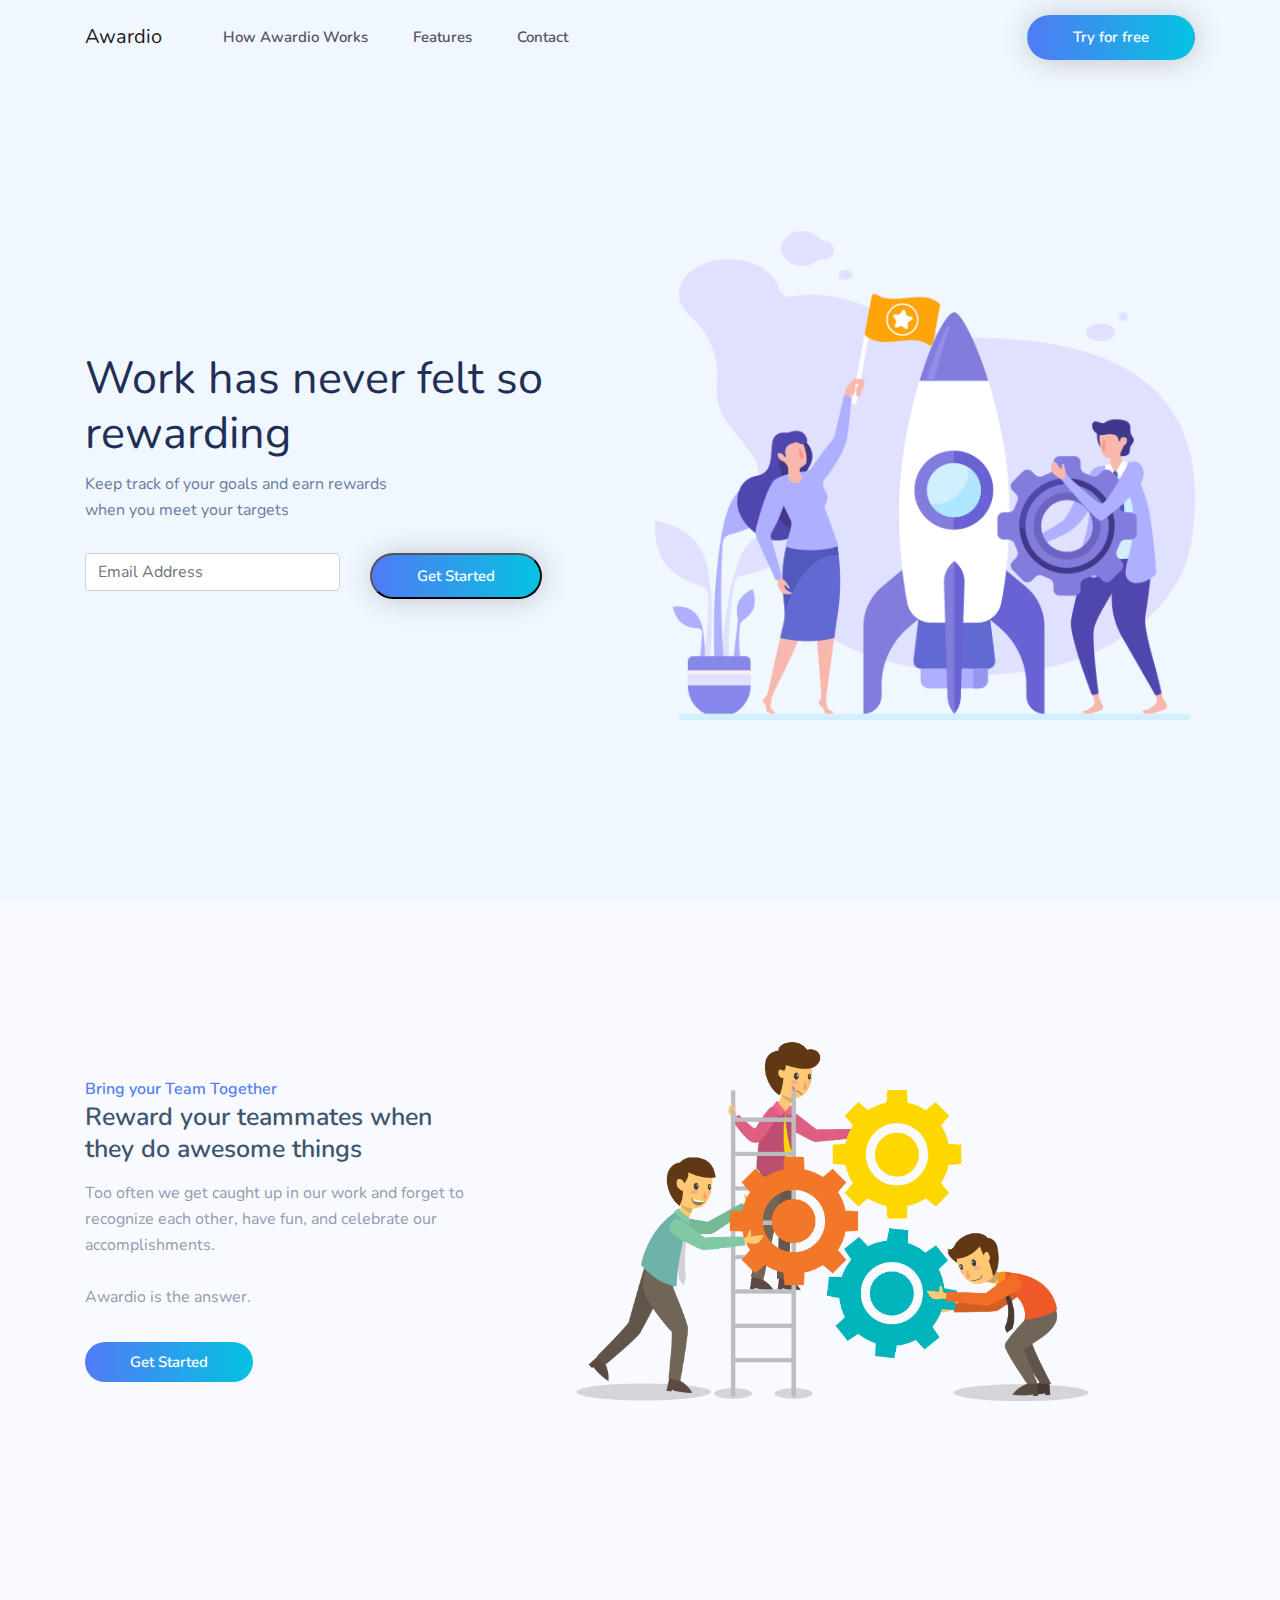
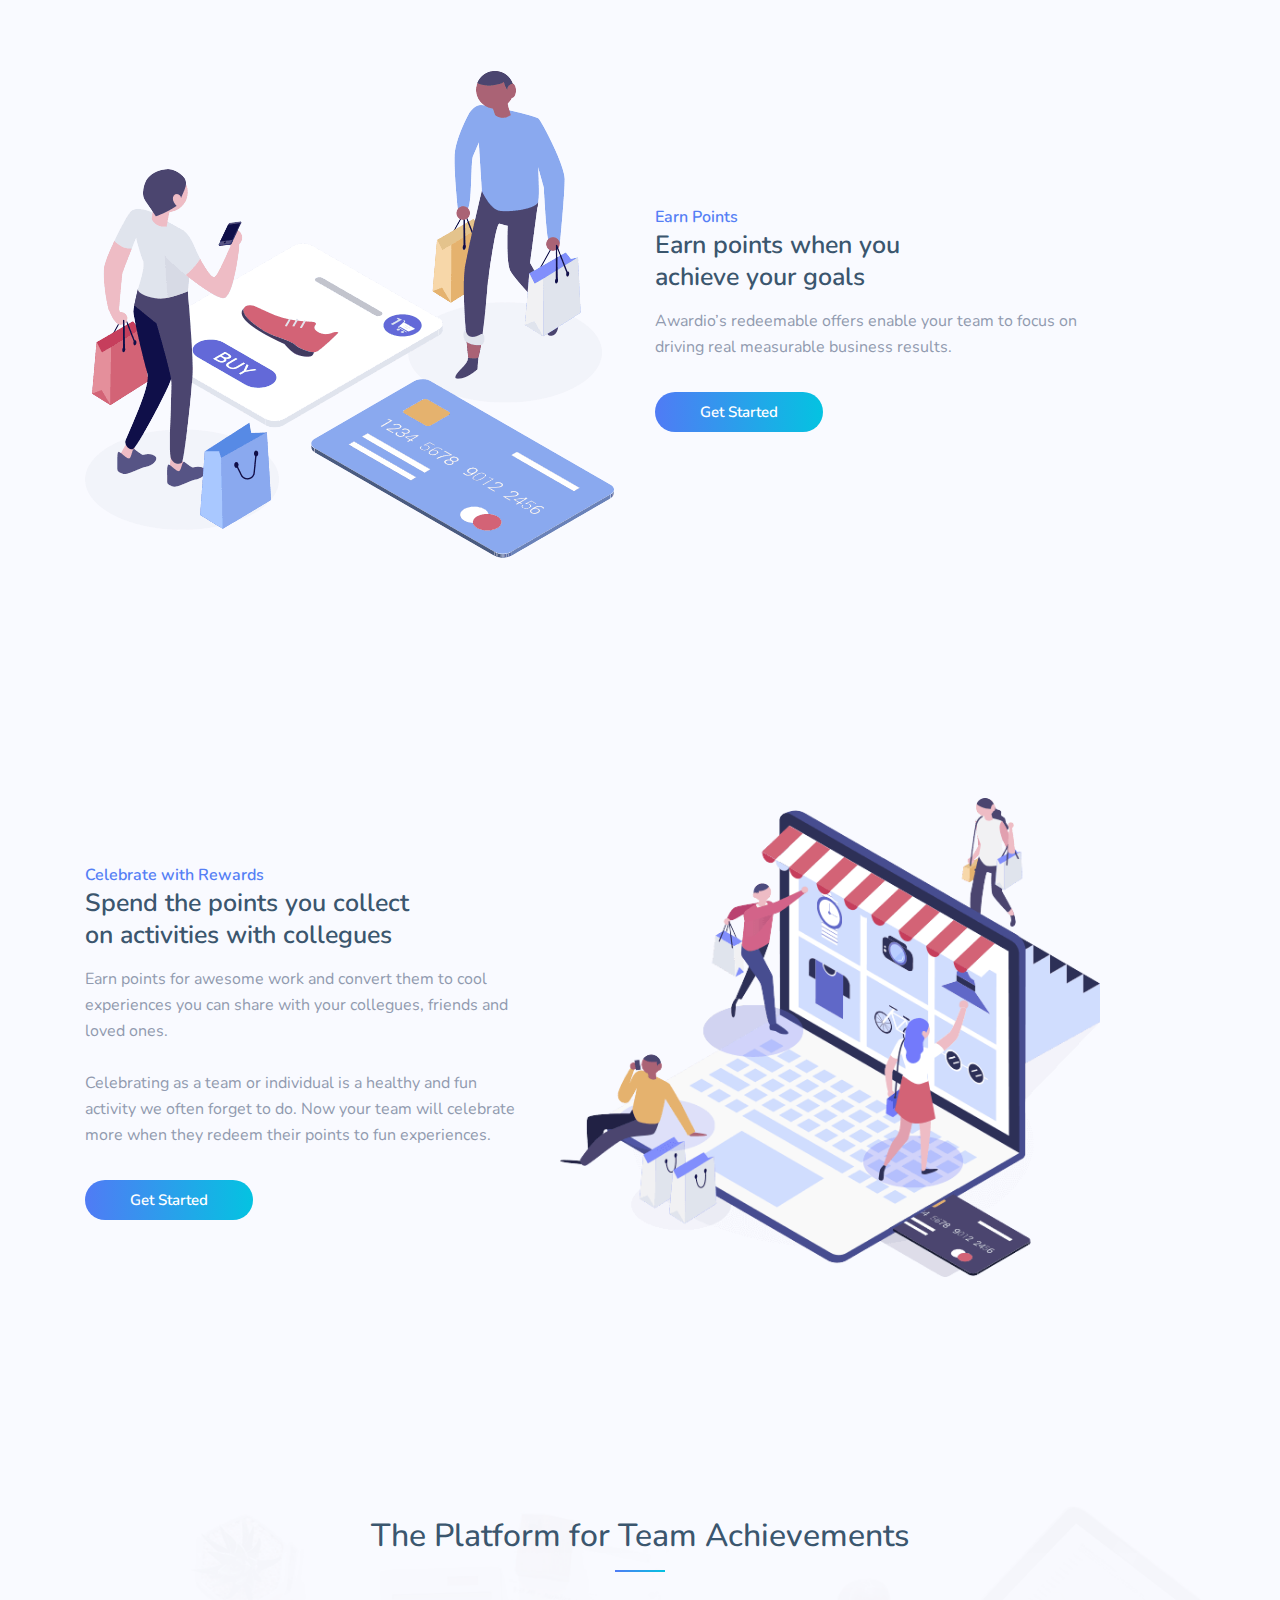
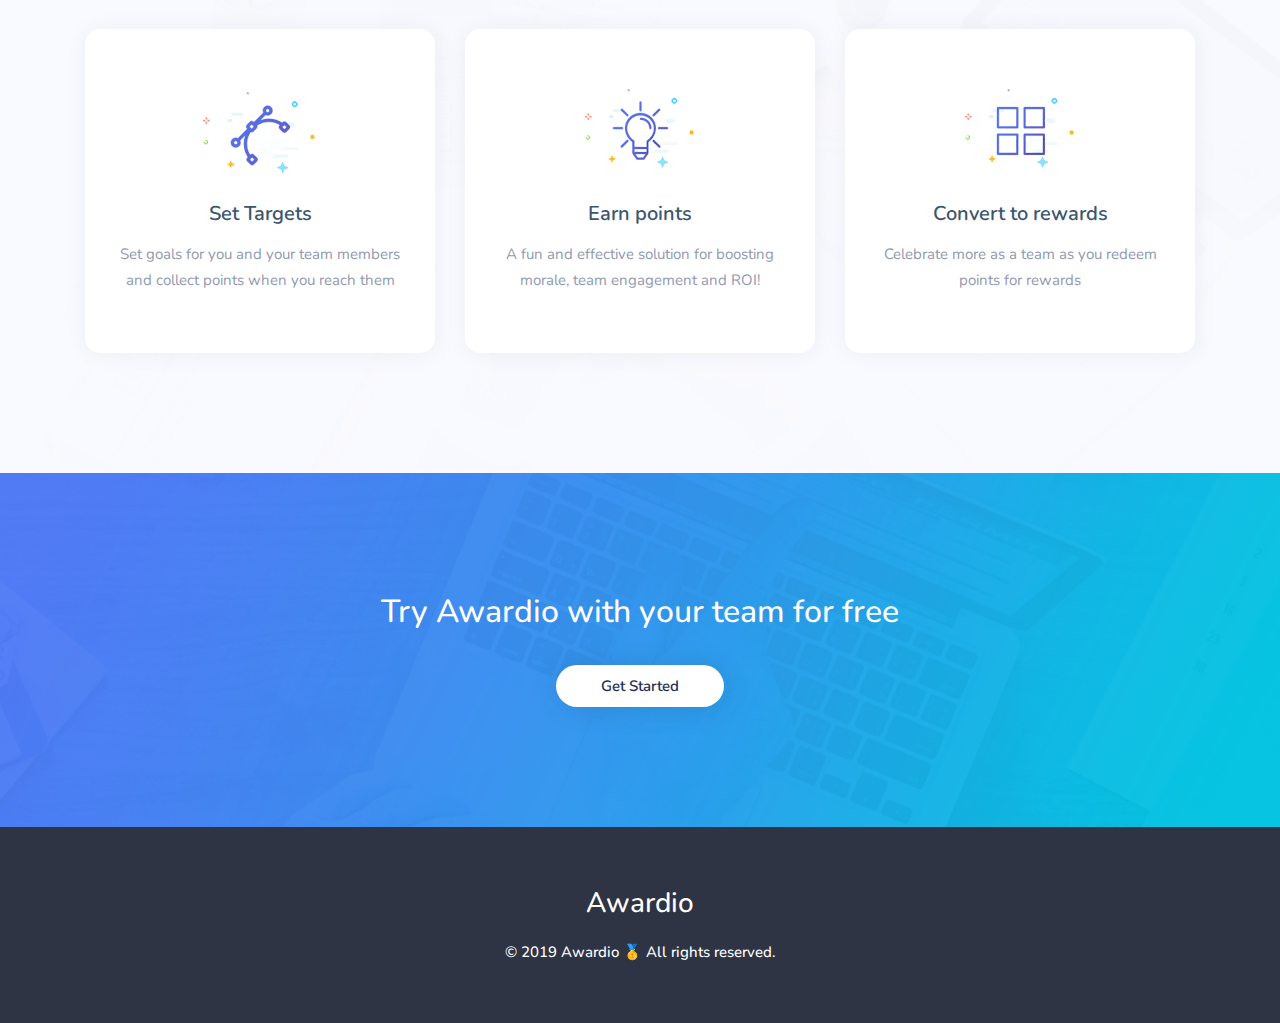
==== commit b02c358b: "updated content" ====
--- a/index.html
+++ b/index.html
@@ -45,16 +45,17 @@
                 <div class="collapse navbar-collapse" id="navbarNavDropdown">
                     <ul class="navbar-nav">
                         <li class="nav-item">
-                            <a class="nav-link" href="#features">Features</a>
+                            <a class="nav-link" href="#how">How Awardio Works</a>
                         </li>
                         <li class="nav-item">
-                            <a class="nav-link" href="#benefits">Benefits</a>
+                            <a class="nav-link" href="#features">Features</a>
                         </li>
                         <!-- <li class="nav-item">
                             <a class="nav-link" href="#team">Team</a>
                         </li> -->
                         <li class="nav-item">
-                            <a class="nav-link" href="#contact">Contact</a>
+                            <!-- <a class="nav-link" href="#contact">Contact</a> -->
+                            <a class="nav-link" href="mailto: krumhausen+awardio@gmail.com?Subject=Hello" target="_top">Contact</a>
                         </li>
 
                     </ul>
@@ -108,24 +109,45 @@
         <!-- ======== End Slider ======== -->
 
         <!-- ======== Start Project ======== -->
-        <section class="project">
+        <section class="project" id="how">
             <div class="container">
                 <div class="row d-flex align-items-center">
                     <!-- Left -->
+                    <div class="col-md-5">
+                        <div class="right">
+                              <span>Bring your Team Together</span>
+                            <h2>Reward your teammates when<br>they do awesome things</h2>
+                            <p>Too often we get caught up in our work and forget to recognize each other, have fun, and celebrate our accomplishments.
+                            </br></br>
+                            Awardio is the answer.</p>
+                            <a href="https://krumhausen.us11.list-manage.com/subscribe/post?u=740b8d7393c3a03a873d516e6&id=411c063195" class="btn-1">Get Started</a>
+                        </div>
+                    </div>
+                    <!-- Right -->
+                    <div class="col-md-6">
+                        <img src="img/project-3-img.png" alt="project" class="img-fluid">
+                    </div>
+
+                </div>
+            </div>
+        </section>
+        <section class="project">
+            <div class="container">
+                <div class="row d-flex align-items-center">
+                    <!-- Left -->
+                    <div class="col-md-6">
+                        <img src="img/project-img.png" alt="project" class="img-fluid">
+                    </div>
+                    <!-- Right -->
                     <div class="col-md-5">
                         <div class="right">
                               <span>Earn Points</span>
                             <h2>Earn points when you<br>achieve your goals</h2>
                             <p>Awardio’s redeemable offers enable your team to focus on driving real measurable business results.
-                            </br>
-                            Set goals for you and your team members and collect points when you reach them.</p>
+                            </p>
                             <a href="https://krumhausen.us11.list-manage.com/subscribe/post?u=740b8d7393c3a03a873d516e6&id=411c063195" class="btn-1">Get Started</a>
                         </div>
                     </div>
-                    <!-- Right -->
-                    <div class="col-md-6">
-                        <img src="img/project-img.png" alt="project" class="img-fluid">
-                    </div>
 
                 </div>
             </div>
@@ -133,21 +155,25 @@
         <section class="project">
             <div class="container">
                 <div class="row d-flex align-items-center">
+
                     <!-- Left -->
-                    <!-- <div class="col-md-2"></div> -->
-                    <div class="col-md-4">
-                        <img src="img/iphoneX.png" alt="project" class="img-fluid">
-                    </div>
-                    <!-- Right -->
                     <div class="col-md-5">
                         <div class="right">
-                            <span>Team Rewards</span>
+                            <span>Celebrate with Rewards</span>
                             <h2>Spend the points you collect
                                 <br>on activities with collegues</h2>
                             <p>Earn points for awesome work and convert them to cool experiences you can share with your collegues, friends
-                                and loved ones.</p>
+                                and loved ones.
+                              </br></br>
+                              Celebrating as a team or individual is a healthy and fun activity we often forget to do. Now your team will celebrate more when they redeem their points to fun experiences.
+                              </p>
                             <a href="https://krumhausen.us11.list-manage.com/subscribe/post?u=740b8d7393c3a03a873d516e6&id=411c063195" class="btn-1">Get Started</a>
                         </div>
+                    </div>
+                    <!-- Right -->
+                    <!-- <div class="col-md-2"></div> -->
+                    <div class="col-md-6">
+                        <img src="img/project-2-img.png" alt="project" class="img-fluid">
                     </div>
                 </div>
             </div>
@@ -159,7 +185,7 @@
         <section class="features" id="features">
             <div class="container text-center">
                 <div class="heading">
-                    <h2>The platform for team achievements</h2>
+                    <h2>The Platform for Team Achievements</h2>
                 </div>
                 <div class="line"></div>
                 <div class="row">
@@ -168,8 +194,7 @@
                         <div class="box">
                             <img src="img/feature-1.png" alt="feature-1">
                             <h3>Set Targets</h3>
-                            <p>The aim of being a good designer is to an influence. If you design furni ture
-                                should influence way people.</p>
+                            <p>Set goals for you and your team members and collect points when you reach them</p>
                         </div>
                     </div>
                     <!-- Box-2 -->
@@ -177,8 +202,7 @@
                         <div class="box">
                             <img src="img/feature-2.png" alt="feature-1">
                             <h3>Earn points</h3>
-                            <p>The aim of being a good designer is to an influence. If you design furni ture
-                                should influence way people.</p>
+                            <p>A fun and effective solution for boosting morale, team engagement and ROI!</p>
                         </div>
                     </div>
                     <!-- Box-3 -->
@@ -186,8 +210,7 @@
                         <div class="box">
                             <img src="img/feature-3.png" alt="feature-1">
                             <h3>Convert to rewards</h3>
-                            <p>The aim of being a good designer is to an influence. If you design furni ture
-                                should influence way people.</p>
+                            <p>Celebrate more as a team as you redeem points for rewards</p>
                         </div>
                     </div>
                 </div>
@@ -197,53 +220,7 @@
         <!-- ======== End Features ======== -->
 
         <!-- ======== Start Some Facts ======== -->
-        <section class="some-facts">
-            <div class="container text-center">
-                <div class="row">
-                    <!-- Box-1 -->
-                    <div class="col-lg-3 col-sm-6">
-                        <div class="items">
-                            <img src="img/some-fact/1.png" alt="some-fact-1">
-                            <h3>
-                                <span class="counter">1,200</span>+</h3>
-                            <div class="line mx-auto"></div>
-                            <h4>Clients</h4>
-                        </div>
-                    </div>
-                    <!-- Box-2 -->
-                    <div class="col-lg-3 col-sm-6">
-                        <div class="items">
-                            <img src="img/some-fact/2.png" alt="some-fact-1">
-                            <h3>$
-                                <span class="counter">3,15</span>M</h3>
-                            <div class="line mx-auto"></div>
-                            <h4>Invested</h4>
-                        </div>
-                    </div>
-                    <!-- Box-3 -->
-                    <div class="col-lg-3 col-sm-6">
-                        <div class="items">
-                            <img src="img/some-fact/3.png" alt="some-fact-1">
-                            <h3>
-                                <span class="counter">14</span>%</h3>
-                            <div class="line mx-auto"></div>
-                            <h4>Growth p.a</h4>
-                        </div>
-                    </div>
-                    <!-- Box-4 -->
-                    <div class="col-lg-3 col-sm-6">
-                        <div class="items">
-                            <img src="img/some-fact/4.png" alt="some-fact-1">
-                            <h3>
-                                <span class="counter">2,500</span>+</h3>
-                            <div class="line mx-auto"></div>
-                            <h4>Hours of Work</h4>
-                        </div>
-                    </div>
-                </div>
-            </div>
-
-        </section>
+
         <!-- ======== End Some Facts ======== -->
 
 
@@ -251,51 +228,16 @@
 
 
         <!-- ======== Start Benefits ======== -->
-        <section class="benefits" id="benefits">
-            <div class="container text-center">
-                <div class="heading">
-                    <h2>Benefits of Awardio 🥇</h2>
-                </div>
-                <div class="line"></div>
-                <div class="row">
-                    <!-- Box-1 -->
-                    <div class="col-md-4 col-sm-6">
-                        <div class="box mb-30">
-                            <img src="img/benefits/1.png" alt="benefits">
-                            <h3>Cart Report</h3>
-                            <p>The aim of being a good designer is to an influence. If you design furni tur.</p>
-
-                        </div>
-                    </div>
-                    <!-- Box-2 -->
-                    <div class="col-md-4 col-sm-6">
-                        <div class="box mb-30">
-                            <img src="img/benefits/2.png" alt="benefits">
-                            <h3>Build Browsers</h3>
-                            <p>The aim of being a good designer is to an influence. If you design furni ture.</p>
-
-                        </div>
-                    </div>
-                    <!-- Box-3 -->
-                    <div class="col-md-4 col-sm-6">
-                        <div class="box mb-30">
-                            <img src="img/benefits/3.png" alt="benefits">
-                            <h3>Track Sales</h3>
-                            <p>The aim of being a good designer is to an influence. If you design furni ture.</p>
-
-                        </div>
-                    </div>
-
-        </section>
+
         <!-- ======== End Benifits ======== -->
 
 
 
         <!-- ======== Start Clients ======== -->
-        <section class="clients">
+        <!-- <section class="clients">
             <div class="container">
                 <div class="slick-slider-clients">
-                    <!-- <div class="item"><img src="img/clients/mcdonalds.png" alt="McDonalds" class="img-fluid"></div> -->
+                    <div class="item"><img src="img/clients/mcdonalds.png" alt="McDonalds" class="img-fluid"></div>
                     <div class="item"><img src="img/clients/1.png" alt="" class="img-fluid"></div>
                     <div class="item"><img src="img/clients/2.png" alt="" class="img-fluid"></div>
                     <div class="item"><img src="img/clients/3.png" alt="" class="img-fluid"></div>
@@ -308,71 +250,9 @@
                     <div class="item"><img src="img/clients/5.png" alt="" class="img-fluid"></div>
                 </div>
             </div>
-        </section>
+        </section> -->
         <!-- ======== End Clients ======== -->
 
-        <!-- ======== Start Contact Us ======== -->
-        <section class="contact" id="contact">
-            <div class="container">
-                <div class="heading text-center">
-                    <h2>Keep In Touch</h2>
-                    <div class="line"></div>
-                </div>
-
-                <div class="row">
-                    <div class="col-md-5">
-                        <div class="title">
-                            <h3>Contact Us :</h3>
-                            <p>Nulla metus metus ullamcorper vel tincidunt sed euismod nibh Quisque volutpat</p>
-                        </div>
-                        <div class="content">
-                            <!-- Info-1 -->
-                            <div class="info d-flex align-items-start">
-                                <i class="fa fa-phone" aria-hidden="true"></i>
-                                <h4 class="d-inline-block">PHONE :
-                                    <br>
-                                    <span>+249122115057 , +249123456789</span></h4>
-                            </div>
-                            <!-- Info-2 -->
-                            <div class="info d-flex align-items-start">
-                                <i class="fa fa-envelope-o" aria-hidden="true"></i>
-                                <h4 class="d-inline-block">EMAIL :
-                                    <br>
-                                    <span>brextheme@info.com</span></h4>
-                            </div>
-                            <!-- Info-3 -->
-                            <div class="info d-flex align-items-start">
-                                <i class="fa fa-street-view" aria-hidden="true"></i>
-                                <h4 class="d-inline-block">ADDRESS :<br>
-                                    <span>6743 Saudi Arabia Street ,Ryadh, Bahri</span></h4>
-                            </div>
-                        </div>
-                    </div>
-
-                    <div class="col-md-7">
-
-                        <form>
-                            <div class="row">
-                                <div class="col-sm-6">
-                                    <input type="text" class="form-control" placeholder="Name">
-                                </div>
-                                <div class="col-sm-6">
-                                    <input type="email" class="form-control" placeholder="Email">
-                                </div>
-                                <div class="col-sm-12">
-                                    <input type="text" class="form-control" placeholder="Subject">
-                                </div>
-                            </div>
-                            <div class="form-group">
-                                <textarea class="form-control" rows="5" id="comment" placeholder="Message"></textarea>
-                            </div>
-                            <button class="btn btn-block" type="submit">Send Now!</button>
-                        </form>
-                    </div>
-                </div>
-            </div>
-        </section>
-        <!-- ======== End Contact Us ======== -->
 
         <!-- ======== Start Get Started ======== -->
         <section class="get-started">
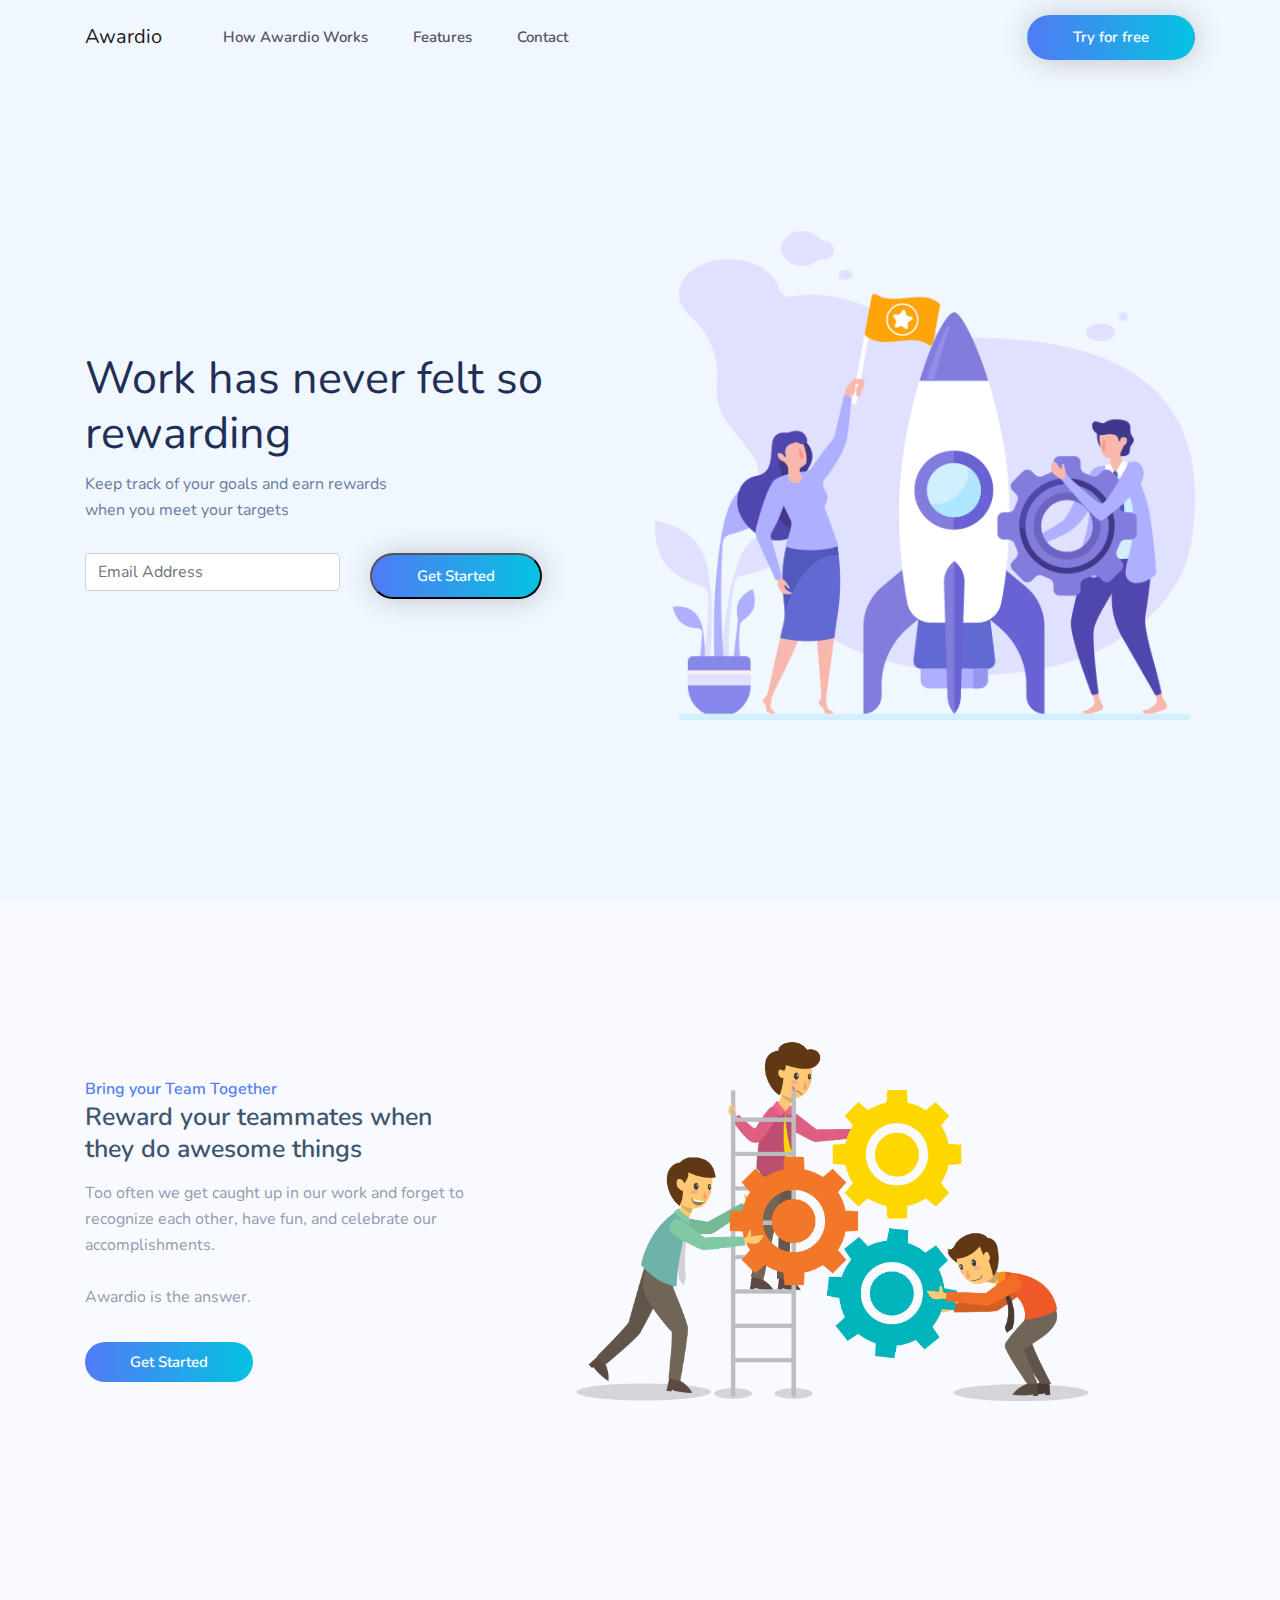
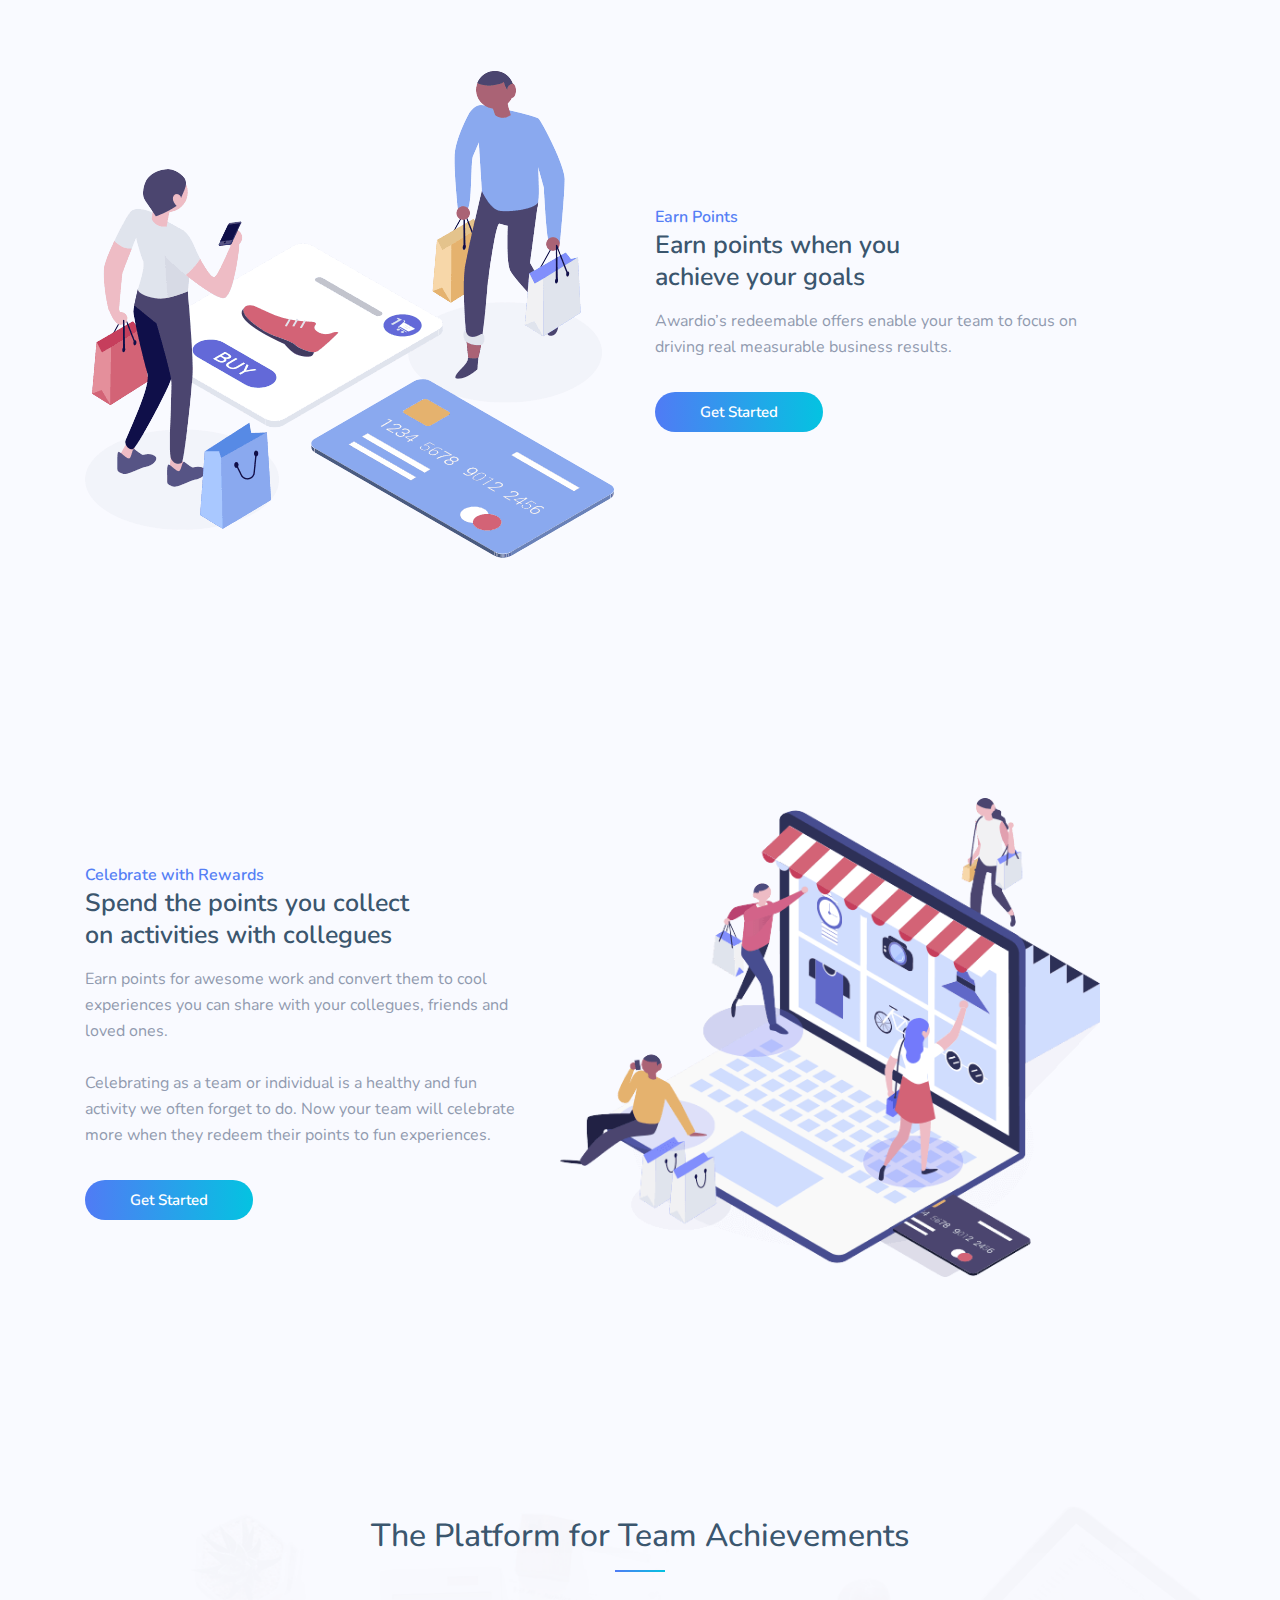
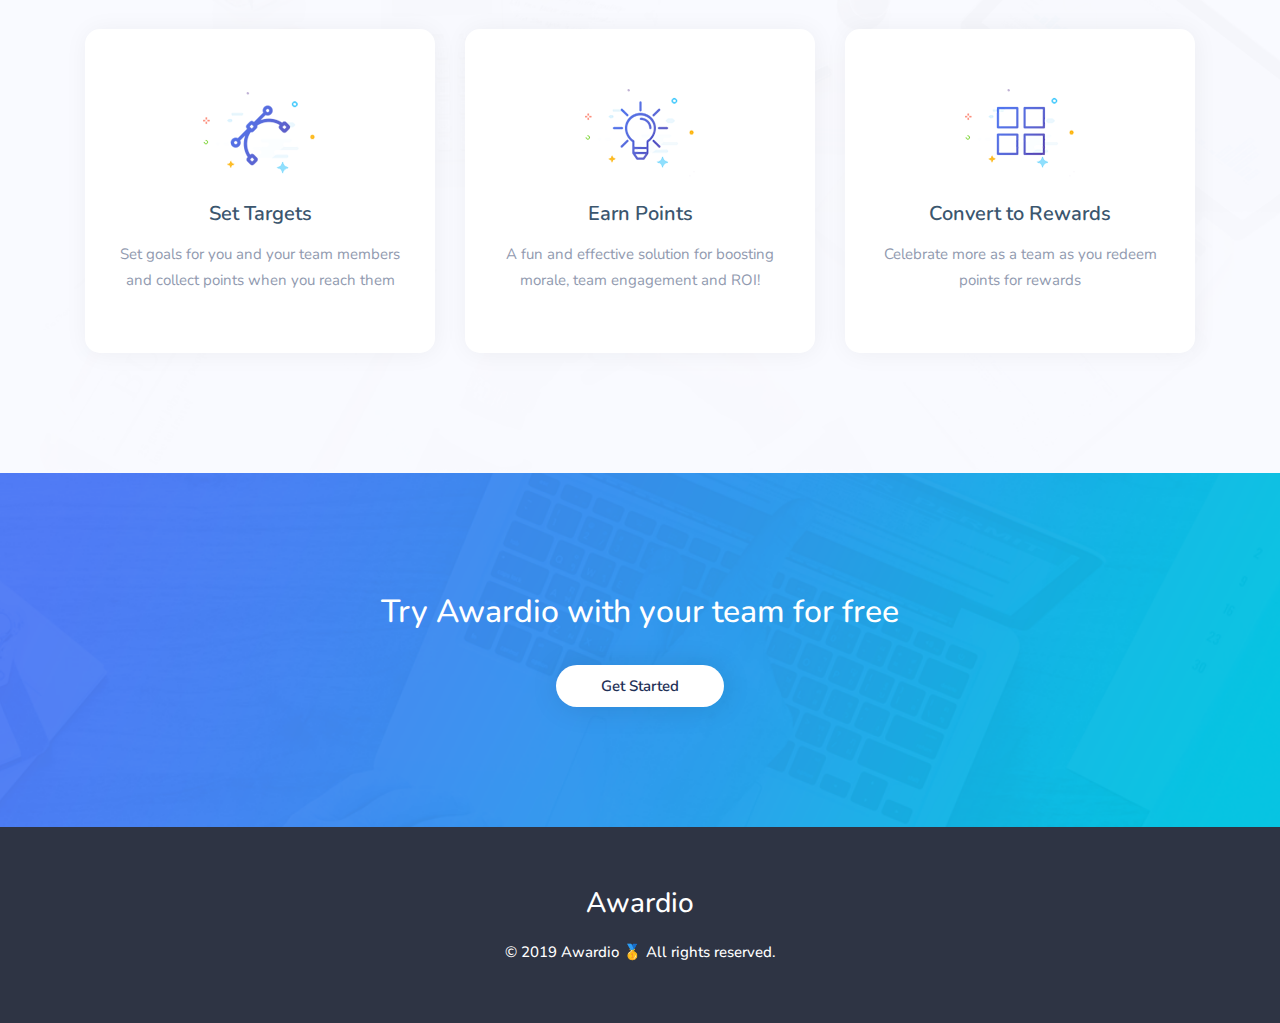
==== commit cddb6c4a: "search console meta tag" ====
--- a/index.html
+++ b/index.html
@@ -4,6 +4,7 @@
         <meta charset="UTF-8">
         <meta name="viewport" content="width=device-width, initial-scale=1.0">
         <meta http-equiv="X-UA-Compatible" content="ie=edge">
+        <meta name="google-site-verification" content="f5RpBsU813gPd1uSykw4OLDvbIFBiZrL7U8IRAnrqvg" />
         <!-- Bootstrap 4.1.3 -->
         <link rel="stylesheet" href="css/bootstrap.min.css">
         <!-- Animate Css -->
@@ -201,7 +202,7 @@
                     <div class="col-md-4">
                         <div class="box">
                             <img src="img/feature-2.png" alt="feature-1">
-                            <h3>Earn points</h3>
+                            <h3>Earn Points</h3>
                             <p>A fun and effective solution for boosting morale, team engagement and ROI!</p>
                         </div>
                     </div>
@@ -209,7 +210,7 @@
                     <div class="col-md-4">
                         <div class="box">
                             <img src="img/feature-3.png" alt="feature-1">
-                            <h3>Convert to rewards</h3>
+                            <h3>Convert to Rewards</h3>
                             <p>Celebrate more as a team as you redeem points for rewards</p>
                         </div>
                     </div>
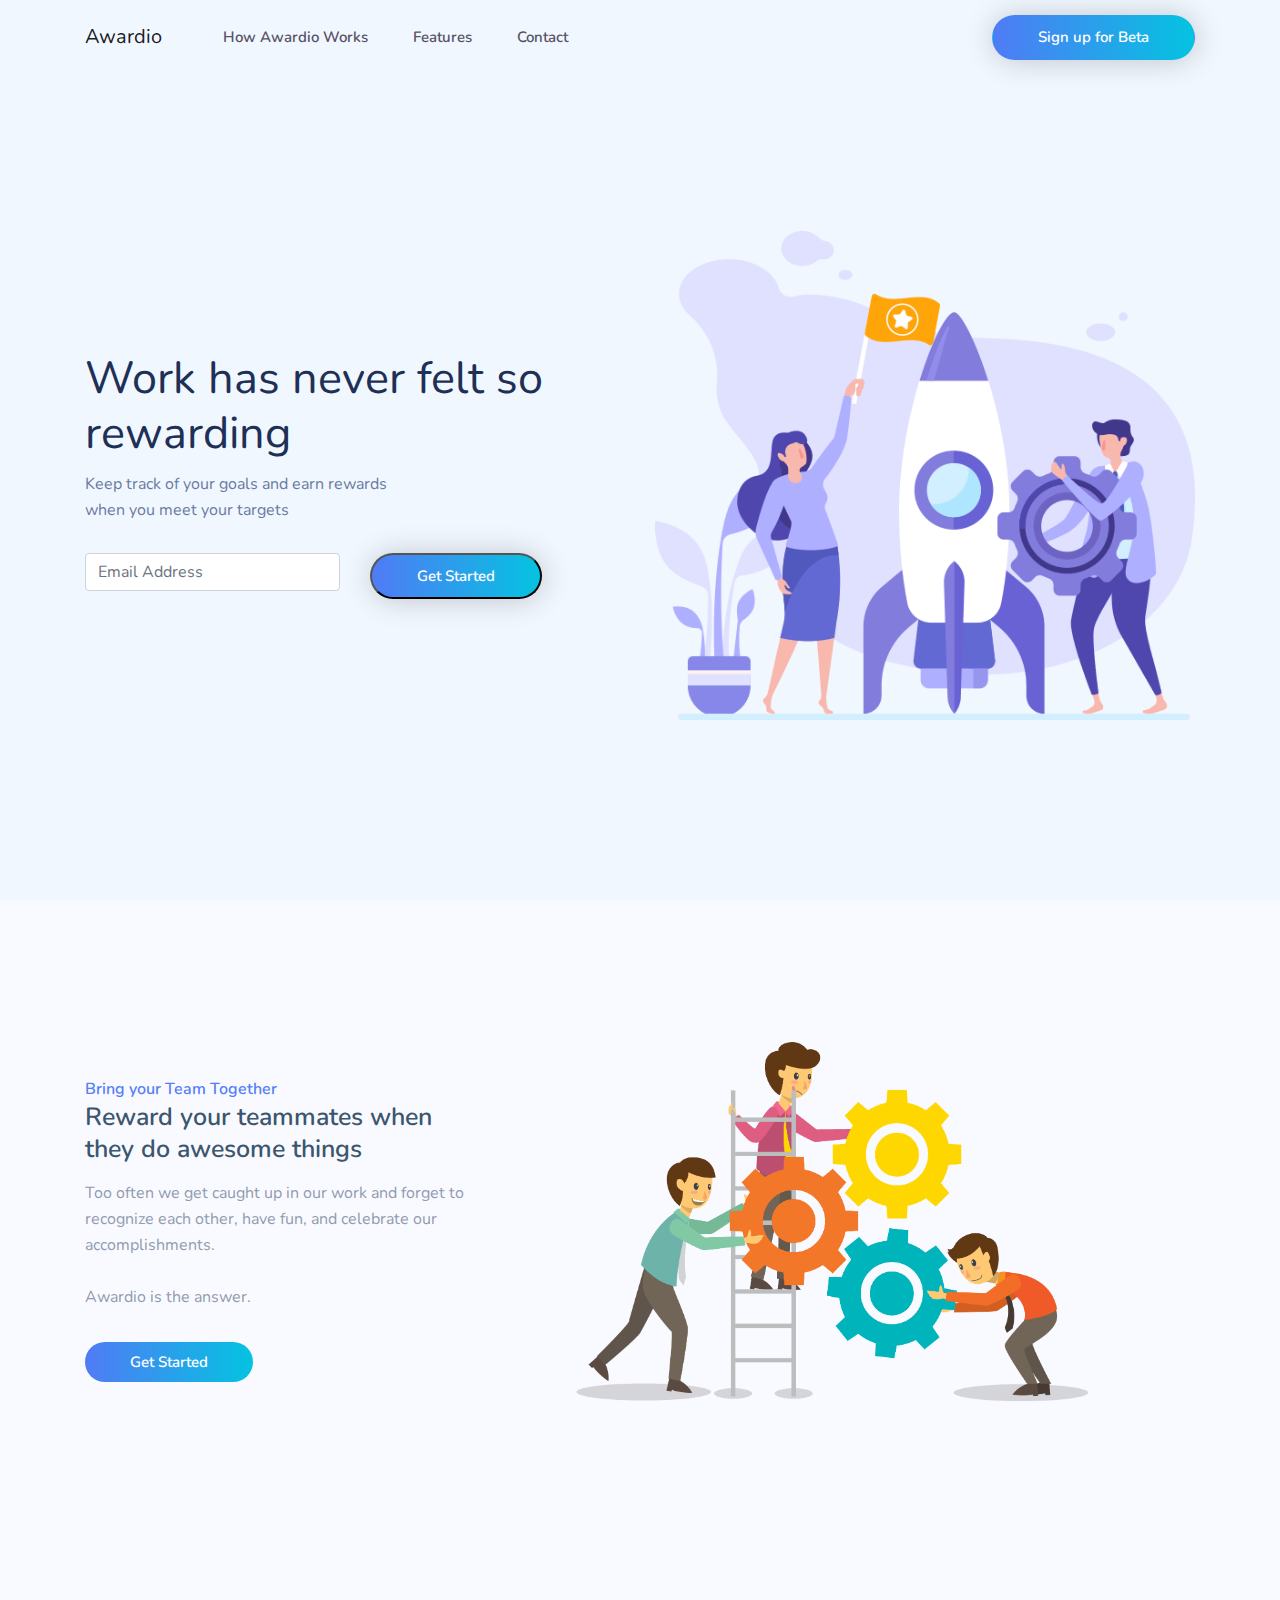
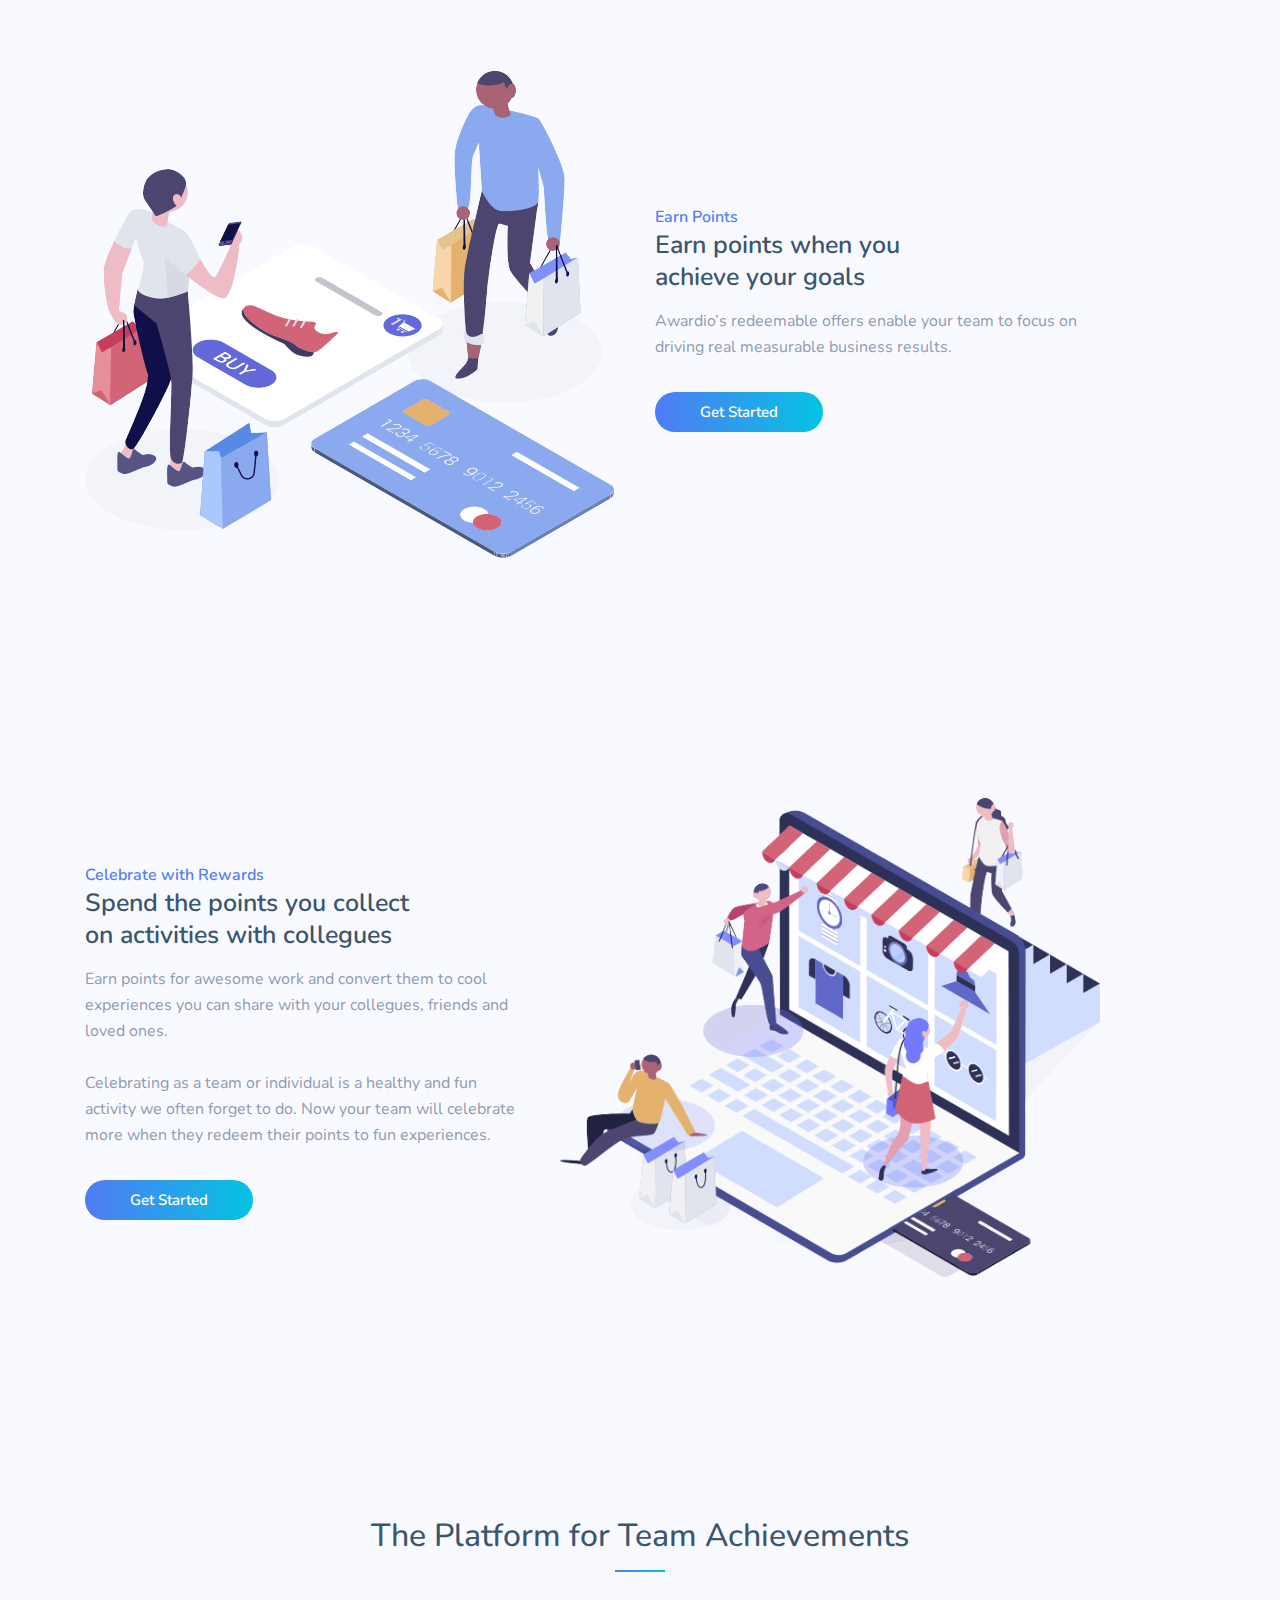
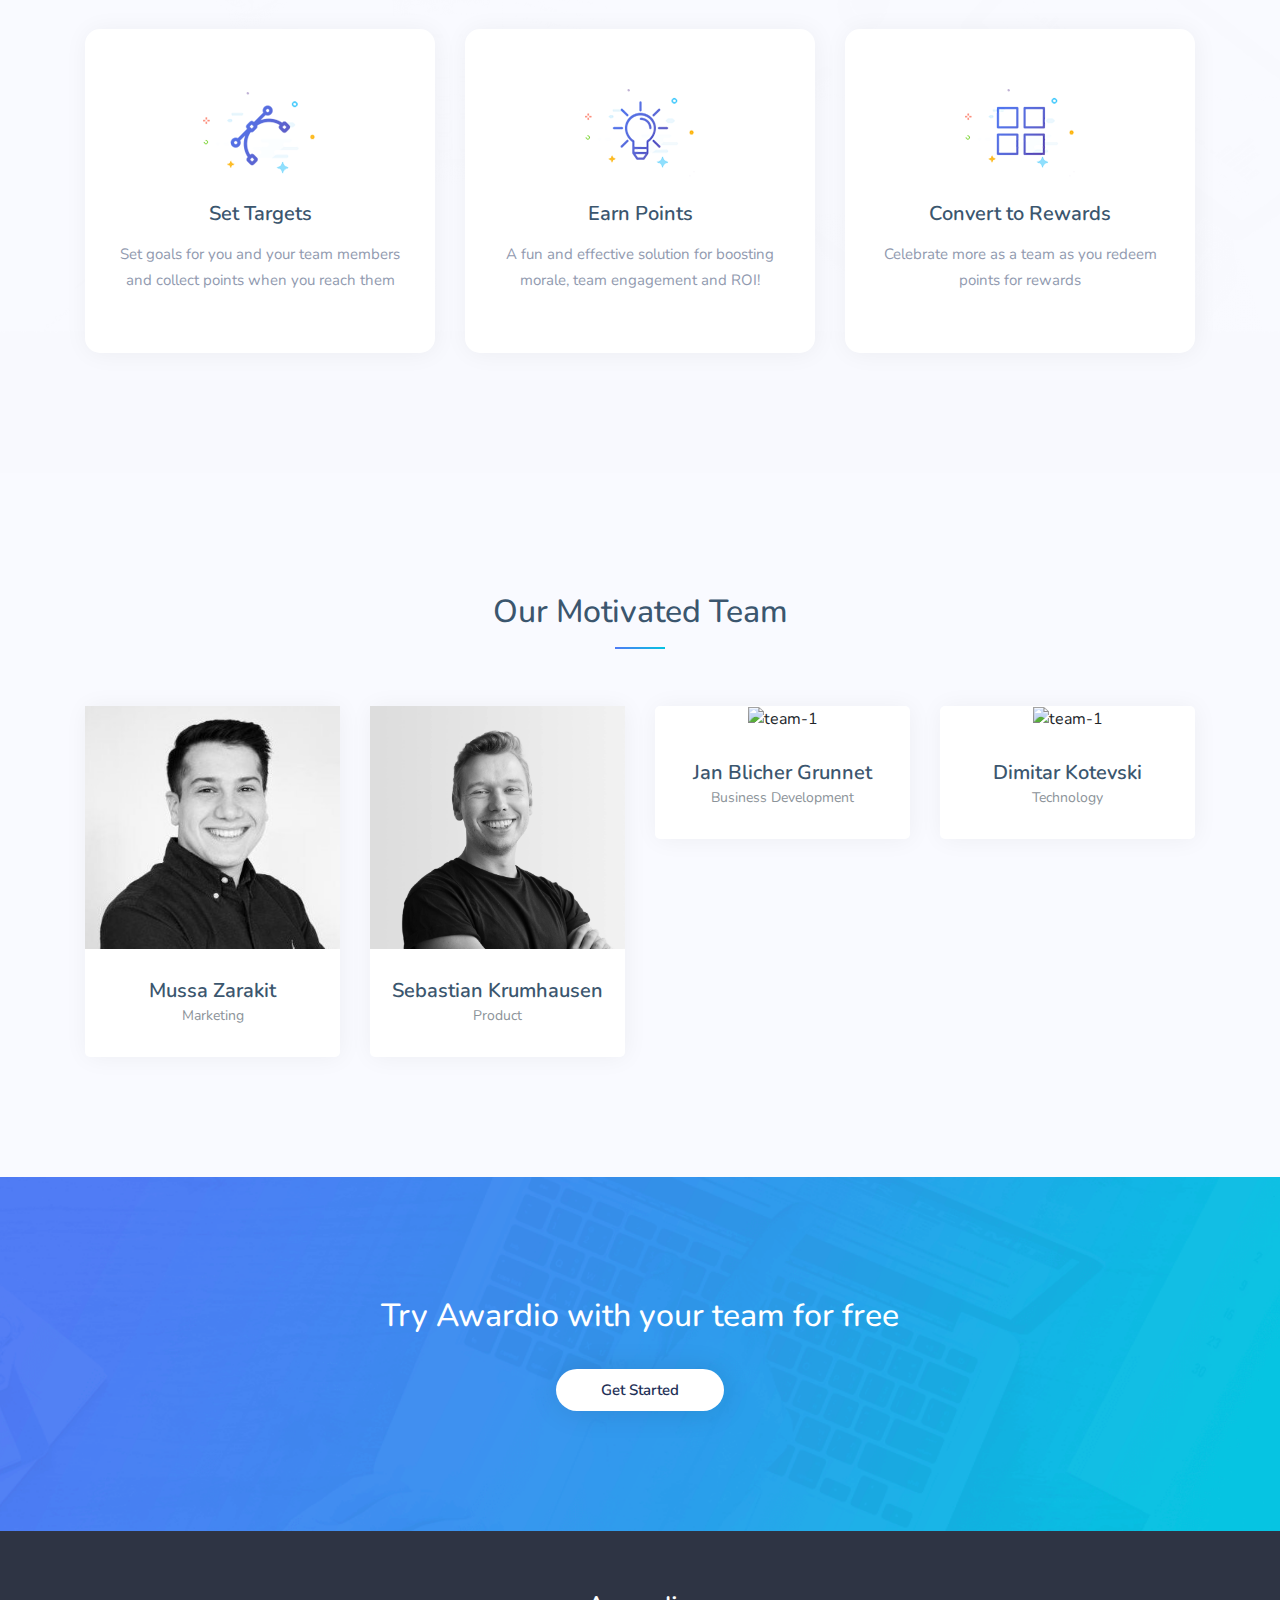
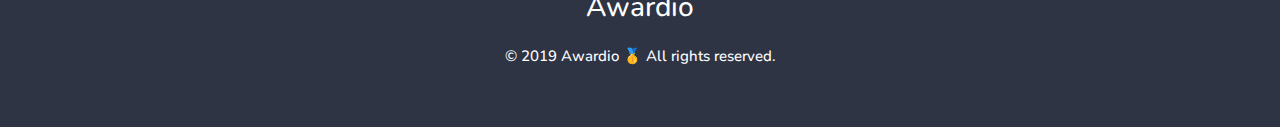
==== commit 1f703b24: "hubspot tracking code" ====
--- a/index.html
+++ b/index.html
@@ -8,7 +8,7 @@
         <!-- Bootstrap 4.1.3 -->
         <link rel="stylesheet" href="css/bootstrap.min.css">
         <!-- Animate Css -->
-        <link rel="stylesheet" href="css/plugins/animate.css">
+        <!-- <link rel="stylesheet" href="css/plugins/animate.css"> -->
         <!-- Google Font -->
         <link
             href="https://fonts.googleapis.com/css?family=Nunito:200,300,400,600,700,800,900"
@@ -18,13 +18,16 @@
             href="https://stackpath.bootstrapcdn.com/font-awesome/4.7.0/css/font-awesome.min.css"
             rel="stylesheet">
         <!-- Slick Slider -->
-        <link rel="stylesheet" href="css/plugins/slick.css">
-        <link rel="stylesheet" href="css/plugins/slick-theme.css">
+        <!-- <link rel="stylesheet" href="css/plugins/slick.css">
+        <link rel="stylesheet" href="css/plugins/slick-theme.css"> -->
         <!-- Magnific Popup -->
-        <link rel="stylesheet" href="css/plugins/magnific-popup.css">
+        <!-- <link rel="stylesheet" href="css/plugins/magnific-popup.css"> -->
         <!-- Main Style -->
         <link rel="stylesheet" href="css/main.css">
-        <title>Social Reward Program for Employees - Awardio.io</title>
+        <title>Reward and motivate team members and employees | Awardio</title>
+        <meta name="description" content="Earn points for awesome work. Celebrate more and redeem points to fun experiences">
+        <!--  FRESHCHAT WIDGET -->
+        <script src="https://wchat.freshchat.com/js/widget.js"></script>
     </head>
     <body>
         <!-- Page Loading -->
@@ -61,7 +64,7 @@
 
                     </ul>
                     <div class="navbar-nav ml-auto">
-                      <a href="https://krumhausen.us11.list-manage.com/subscribe/post?u=740b8d7393c3a03a873d516e6&id=411c063195" class="btn-1">Try for free</a>
+                      <a href="https://krumhausen.us11.list-manage.com/subscribe/post?u=740b8d7393c3a03a873d516e6&id=411c063195" class="btn-1">Sign up for Beta</a>
                     </div>
                 </div>
             </div>
@@ -100,7 +103,7 @@
                         <!-- Right-->
                         <div class="col-md-6">
                             <div class="right">
-                                <img src="img/slider-img.png" alt="slider-img" class="img-fluid wow fadeInRight" data-wow-offset="1">
+                                <img src="img/slider-img.png" alt="slider-img" class="img-fluid wow" data-wow-offset="1">
                             </div>
                         </div>
                     </div>
@@ -231,6 +234,98 @@
         <!-- ======== Start Benefits ======== -->
 
         <!-- ======== End Benifits ======== -->
+        <!-- ======== Start Our Team ======== -->
+         <section class="our-team" id="team">
+             <div class="container text-center">
+                 <div class="heading">
+                     <h2>Our Motivated Team</h2>
+                 </div>
+                 <div class="line"></div>
+                 <div class="row">
+                     <!-- Box-1 -->
+                     <div class="col-md-3">
+                         <div class="box">
+                             <div class="image">
+                                 <img src="img/team/mussa.jpeg" alt="team-1" class="img-fluid">
+                                 <!-- <div class="social-icon">
+                                     <a href="#0">
+                                         <i class="fa fa-facebook" aria-hidden="true"></i>
+                                     </a>
+                                     <a href="#0">
+                                         <i class="fa fa-twitter" aria-hidden="true"></i>
+                                     </a>
+                                     <a href="#0">
+                                         <i class="fa fa-github" aria-hidden="true"></i>
+                                     </a>
+                                 </div> -->
+                             </div>
+                             <div class="info">
+                                 <h3>Mussa Zarakit</h3>
+                                 <span>Marketing</span>
+                             </div>
+                         </div>
+                     </div>
+                     <!-- Box-2 -->
+                     <div class="col-md-3">
+                         <div class="box">
+                             <div class="image">
+                                 <img src="img/team/seb.jpg" alt="team-1" class="img-fluid">
+                                 <!-- <div class="social-icon">
+                                     <a href="https://www.linkedin.com/in/krumhausen/">
+                                         <i class="fa fa-linkedin" aria-hidden="true"></i>
+                                     </a>
+                                 </div> -->
+                             </div>
+                             <div class="info">
+                                 <h3>Sebastian Krumhausen</h3>
+                                 <span>Product</span>
+                             </div>
+                         </div>
+                     </div>
+                     <!-- Box-3 -->
+                     <div class="col-md-3">
+                         <div class="box">
+                             <div class="image">
+                                 <img src="img/team/jan.png" alt="team-1" class="img-fluid">
+                                 <!-- <div class="social-icon">
+                                     <a href="#0">
+                                         <i class="fa fa-facebook" aria-hidden="true"></i>
+                                     </a>
+                                     <a href="#0">
+                                         <i class="fa fa-twitter" aria-hidden="true"></i>
+                                     </a>
+                                     <a href="#0">
+                                         <i class="fa fa-github" aria-hidden="true"></i>
+                                     </a>
+                                 </div> -->
+                             </div>
+                             <div class="info">
+                                 <h3>Jan Blicher Grunnet</h3>
+                                 <span>Business Development</span>
+                             </div>
+                         </div>
+                     </div>
+                     <!-- Box-4 -->
+                     <div class="col-md-3">
+                         <div class="box">
+                             <div class="image">
+                                 <img src="img/team/dimitar.jpeg" alt="team-1" class="img-fluid">
+                                 <!-- <div class="social-icon">
+                                     <a href="https://www.linkedin.com/in/dimitarkotevski">
+                                         <i class="fa fa-linkedin" aria-hidden="true"></i>
+                                     </a>
+                                 </div> -->
+                             </div>
+                             <div class="info">
+                                 <h3>Dimitar Kotevski</h3>
+                                 <span>Technology</span>
+                             </div>
+                         </div>
+                     </div>
+                 </div>
+             </div>
+         </section>
+         <!-- ======== End Our Team ======== -->
 
 
 
@@ -253,6 +348,9 @@
             </div>
         </section> -->
         <!-- ======== End Clients ======== -->
+        <!-- ======== Start Testimonial ======== -->
+
+        <!-- ======== End Testimonial ======== -->
 
 
         <!-- ======== Start Get Started ======== -->
@@ -302,5 +400,10 @@
           gtag('config', 'UA-10127534-5');
         </script>
 
+
+        <!-- Start of HubSpot Embed Code -->
+        <script type="text/javascript" id="hs-script-loader" async defer src="//js.hs-scripts.com/5548123.js"></script>
+        <!-- End of HubSpot Embed Code -->
+
     </body>
 </html>
